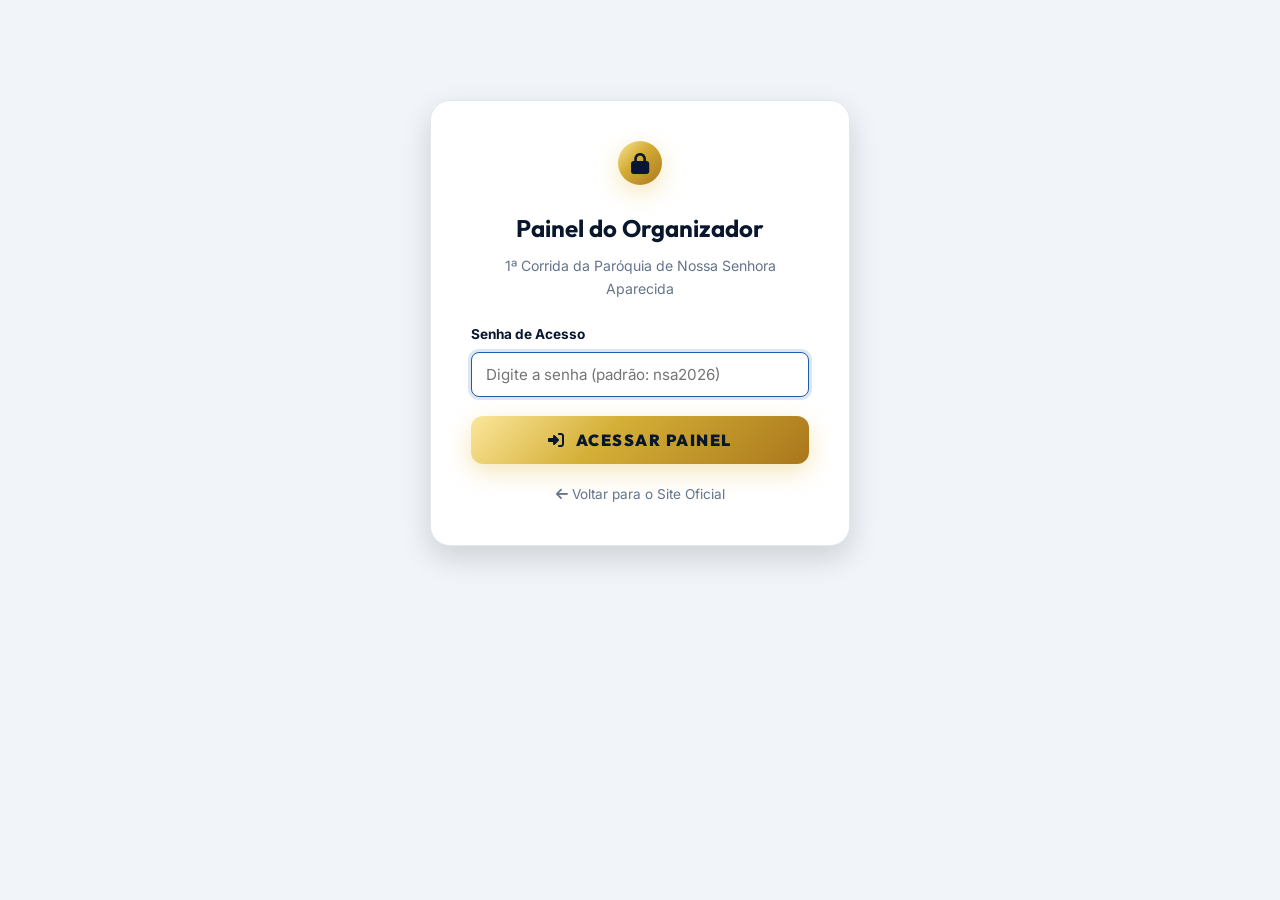
==== admin.html @ e805dc50 "Initial commit: 1a Corrida Paroquia Nossa Senhora Aparecida" ====
<!DOCTYPE html>
<html lang="pt-BR">
<head>
  <meta charset="UTF-8">
  <meta name="viewport" content="width=device-width, initial-scale=1.0">
  <title>Painel do Organizador | 1ª Corrida Paróquia NSA</title>
  
  <!-- Favicon -->
  <link rel="icon" type="image/svg+xml" href="data:image/svg+xml,<svg xmlns='http://www.w3.org/2000/svg' viewBox='0 0 24 24' fill='%23e5b83b'><path d='M12 2L15 8L21 9L17 14L18 20L12 17L6 20L7 14L3 9L9 8L12 2Z'/></svg>">
  
  <!-- FontAwesome Icons -->
  <link rel="stylesheet" href="https://cdnjs.cloudflare.com/ajax/libs/font-awesome/6.4.2/css/all.min.css">
  
  <!-- Custom CSS -->
  <link rel="stylesheet" href="css/style.css">
  
  <style>
    /* Admin specific layout styles */
    .admin-container {
      max-width: 1280px;
      margin: 0 auto;
      padding: 2rem 1.5rem;
    }

    .admin-auth-card {
      max-width: 420px;
      margin: 100px auto;
      background: #fff;
      border-radius: 20px;
      padding: 2.5rem;
      text-align: center;
      box-shadow: var(--shadow-lg);
      border: 1px solid var(--color-border);
    }

    .admin-table-wrapper {
      background: #ffffff;
      border-radius: 16px;
      border: 1px solid #e2e8f0;
      box-shadow: var(--shadow-sm);
      overflow: hidden;
      margin-top: 1.5rem;
    }

    .admin-actions-bar {
      display: flex;
      justify-content: space-between;
      align-items: center;
      flex-wrap: wrap;
      gap: 1rem;
      margin-bottom: 1.5rem;
    }

    .filter-tabs-group {
      display: flex;
      gap: 8px;
      background: #e2e8f0;
      padding: 4px;
      border-radius: 10px;
    }

    .filter-tab {
      border: none;
      background: transparent;
      padding: 8px 16px;
      border-radius: 8px;
      font-size: 0.88rem;
      font-weight: 700;
      color: #64748b;
      cursor: pointer;
      transition: all var(--transition-fast);
    }

    .filter-tab.active {
      background: #ffffff;
      color: var(--color-primary-navy);
      box-shadow: var(--shadow-sm);
    }

    .btn-action-excel {
      background: #107c41;
      color: #fff;
      border: none;
      padding: 10px 18px;
      border-radius: 8px;
      font-weight: 700;
      font-size: 0.9rem;
      cursor: pointer;
      display: inline-flex;
      align-items: center;
      gap: 8px;
      transition: background var(--transition-fast);
    }

    .btn-action-excel:hover {
      background: #0b5a2f;
    }

    .btn-add-manual {
      background: #0b254a;
      color: #fff;
      border: none;
      padding: 10px 18px;
      border-radius: 8px;
      font-weight: 700;
      font-size: 0.9rem;
      cursor: pointer;
      display: inline-flex;
      align-items: center;
      gap: 8px;
    }

    .btn-add-manual:hover {
      background: #143d73;
    }

    .btn-delete-row {
      background: transparent;
      border: none;
      color: #ef4444;
      cursor: pointer;
      font-size: 1rem;
      padding: 6px;
      border-radius: 4px;
      transition: background var(--transition-fast);
    }

    .btn-delete-row:hover {
      background: #fee2e2;
    }

    .btn-whatsapp-chat {
      color: #16a34a;
      font-weight: 600;
      display: inline-flex;
      align-items: center;
      gap: 4px;
    }

    .btn-whatsapp-chat:hover {
      text-decoration: underline;
    }
  </style>
</head>
<body class="admin-body">

  <!-- ==================== TELA DE AUTENTICAÇÃO / LOGIN ==================== -->
  <div id="adminAuthScreen">
    <div class="admin-auth-card">
      <div class="brand-icon" style="margin: 0 auto 1.5rem;">
        <i class="fa-solid fa-lock"></i>
      </div>
      <h2 style="font-family: var(--font-heading); color: var(--color-primary-navy); font-size: 1.5rem; margin-bottom: 0.5rem;">
        Painel do Organizador
      </h2>
      <p style="color: #64748b; font-size: 0.88rem; margin-bottom: 1.5rem;">
        1ª Corrida da Paróquia de Nossa Senhora Aparecida
      </p>

      <form onsubmit="handleAdminLogin(event)">
        <div class="form-group" style="text-align: left;">
          <label class="form-label" for="admin-password">Senha de Acesso</label>
          <input type="password" id="admin-password" class="form-input" placeholder="Digite a senha (padrão: nsa2026)" required autofocus>
        </div>
        <button type="submit" class="btn-guarantee-spot" style="margin-top: 1rem; font-size: 1rem; padding: 14px;">
          <i class="fa-solid fa-right-to-bracket"></i> Acessar Painel
        </button>
      </form>
      <a href="index.html" style="display: block; margin-top: 1.2rem; font-size: 0.85rem; color: #64748b;">
        <i class="fa-solid fa-arrow-left"></i> Voltar para o Site Oficial
      </a>
    </div>
  </div>

  <!-- ==================== CONTEÚDO DO PAINEL (APÓS LOGIN) ==================== -->
  <div id="adminDashboardScreen" style="display: none;">
    
    <!-- Header Admin -->
    <header class="admin-header">
      <div class="container">
        <div style="display: flex; align-items: center; gap: 12px;">
          <div class="brand-icon">
            <i class="fa-solid fa-shield-halved"></i>
          </div>
          <div>
            <span style="font-size: 0.75rem; text-transform: uppercase; color: var(--color-gold-light); font-weight: 700; letter-spacing: 1px;">Gestão de Inscrições</span>
            <h1 style="font-family: var(--font-heading); font-size: 1.2rem; color: #fff; line-height: 1;">1ª Corrida Paróquia NSA</h1>
          </div>
        </div>

        <div style="display: flex; align-items: center; gap: 12px;">
          <a href="index.html" class="btn-header-cta" style="background: rgba(255,255,255,0.1); color: #fff; font-size: 0.85rem; padding: 8px 14px;">
            <i class="fa-solid fa-globe"></i> Ver Site
          </a>
          <button onclick="handleAdminLogout()" class="btn-header-cta" style="background: #ef4444; color: #fff; font-size: 0.85rem; padding: 8px 14px; box-shadow: none;">
            <i class="fa-solid fa-right-from-bracket"></i> Sair
          </button>
        </div>
      </div>
    </header>

    <div class="admin-container">
      
      <!-- Cards de Métricas -->
      <div class="admin-stats-grid">
        <div class="admin-stat-card">
          <div class="stat-icon total">
            <i class="fa-solid fa-users"></i>
          </div>
          <div class="stat-info">
            <h4>Total Inscritos</h4>
            <p id="statTotal">0</p>
          </div>
        </div>

        <div class="admin-stat-card">
          <div class="stat-icon confirmed">
            <i class="fa-solid fa-circle-check"></i>
          </div>
          <div class="stat-info">
            <h4>Confirmados</h4>
            <p id="statConfirmed">0</p>
          </div>
        </div>

        <div class="admin-stat-card">
          <div class="stat-icon pending">
            <i class="fa-solid fa-clock"></i>
          </div>
          <div class="stat-info">
            <h4>Pendentes</h4>
            <p id="statPending">0</p>
          </div>
        </div>

        <div class="admin-stat-card">
          <div class="stat-icon money">
            <i class="fa-solid fa-brazilian-real-sign"></i>
          </div>
          <div class="stat-info">
            <h4>Total Confirmado</h4>
            <p id="statRevenue">R$ 0,00</p>
          </div>
        </div>
      </div>

      <!-- Resumo dos Tamanhos de Camiseta (Para a Confecção) -->
      <div class="shirts-summary-card">
        <div style="display: flex; justify-content: space-between; align-items: center; flex-wrap: wrap; gap: 10px;">
          <div>
            <h3 style="font-family: var(--font-heading); font-size: 1.1rem; color: var(--color-primary-navy); display: flex; align-items: center; gap: 8px;">
              <i class="fa-solid fa-shirt" style="color: var(--color-gold-dark);"></i>
              Contagem de Camisetas dos Confirmados (Para Confecção)
            </h3>
            <p style="font-size: 0.85rem; color: #64748b;">Totais atualizados automaticamente conforme você confirma o pagamento dos atletas.</p>
          </div>
        </div>

        <div class="shirts-summary-grid" id="shirtsSummaryGrid">
          <!-- Preenchido via JS -->
        </div>
      </div>

      <!-- Barra de Ações & Filtros -->
      <div class="admin-actions-bar">
        <div class="filter-tabs-group">
          <button class="filter-tab active" onclick="setAdminFilter('all', this)">Todos (<span id="countAll">0</span>)</button>
          <button class="filter-tab" onclick="setAdminFilter('confirmed', this)">Confirmados (<span id="countConfirmed">0</span>)</button>
          <button class="filter-tab" onclick="setAdminFilter('pending', this)">Pendentes (<span id="countPending">0</span>)</button>
        </div>

        <div style="display: flex; gap: 10px; flex-wrap: wrap;">
          <input type="text" id="adminSearchInput" class="form-input" placeholder="Buscar atleta, CPF ou Nº..." style="width: 260px; padding: 9px 14px;" oninput="renderAdminTable()">
          <button class="btn-add-manual" onclick="openManualModal()">
            <i class="fa-solid fa-plus"></i> Inscrição Manual
          </button>
          <button class="btn-action-excel" onclick="exportToExcelCSV()">
            <i class="fa-solid fa-file-excel"></i> Exportar Excel
          </button>
        </div>
      </div>

      <!-- Tabela Administrativa com Toggles -->
      <div class="admin-table-wrapper">
        <div style="overflow-x: auto;">
          <table class="athletes-table">
            <thead>
              <tr>
                <th>Nº Inscrição</th>
                <th>Atleta</th>
                <th>Contato / WhatsApp</th>
                <th>Camiseta</th>
                <th>Data Inscrição</th>
                <th>Ativar / Confirmar</th>
                <th>Ações</th>
              </tr>
            </thead>
            <tbody id="adminAthletesTableBody">
              <!-- Preenchido dinamicamente via JS -->
            </tbody>
          </table>
        </div>
      </div>

    </div>
  </div>

  <!-- Modal Inscrição Manual -->
  <div class="modal-overlay" id="manualModal">
    <div class="modal-container" style="max-width: 540px;">
      <div class="modal-header">
        <div class="modal-header-title">Adicionar Inscrição Manual</div>
        <button class="btn-close-modal" onclick="closeManualModal()"><i class="fa-solid fa-xmark"></i></button>
      </div>
      <div class="modal-body">
        <form onsubmit="handleManualAthleteSubmit(event)">
          <div class="form-group">
            <label class="form-label">Nome Completo *</label>
            <input type="text" id="manual-name" class="form-input" required>
          </div>
          <div class="form-group-row">
            <div class="form-group">
              <label class="form-label">CPF *</label>
              <input type="text" id="manual-cpf" class="form-input" required placeholder="000.000.000-00">
            </div>
            <div class="form-group">
              <label class="form-label">WhatsApp *</label>
              <input type="tel" id="manual-phone" class="form-input" required placeholder="(21) 99999-9999">
            </div>
          </div>
          <div class="form-group-row">
            <div class="form-group">
              <label class="form-label">Camiseta *</label>
              <select id="manual-shirt" class="form-select" required>
                <option value="P">P</option>
                <option value="M">M</option>
                <option value="G" selected>G</option>
                <option value="GG">GG</option>
                <option value="XGG">XGG</option>
                <option value="Baby Look M">Baby Look M</option>
                <option value="Baby Look G">Baby Look G</option>
              </select>
            </div>
            <div class="form-group">
              <label class="form-label">Status Inicial</label>
              <select id="manual-status" class="form-select">
                <option value="confirmed" selected>Confirmado (Pago)</option>
                <option value="pending">Pendente</option>
              </select>
            </div>
          </div>
          <div class="form-nav-buttons">
            <button type="button" class="btn-form-prev" onclick="closeManualModal()">Cancelar</button>
            <button type="submit" class="btn-form-next">Salvar Atleta</button>
          </div>
        </form>
      </div>
    </div>
  </div>

  <!-- Toast Notification -->
  <div class="toast-msg" id="toastMsg">Ação concluída com sucesso!</div>

  <!-- Script Admin -->
  <script src="js/app.js"></script>
  <script>
    let currentAdminFilter = 'all';

    // Checa sessão ao carregar
    document.addEventListener('DOMContentLoaded', () => {
      if (sessionStorage.getItem('NSA_ADMIN_LOGGED') === 'true') {
        showDashboard();
      }
    });

    function handleAdminLogin(e) {
      e.preventDefault();
      const pass = document.getElementById('admin-password').value;
      if (pass === 'nsa2026' || pass === 'admin') {
        sessionStorage.setItem('NSA_ADMIN_LOGGED', 'true');
        showDashboard();
        showToast('Login realizado com sucesso!');
      } else {
        alert('Senha incorreta! A senha padrão é: nsa2026');
      }
    }

    function handleAdminLogout() {
      sessionStorage.removeItem('NSA_ADMIN_LOGGED');
      document.getElementById('adminDashboardScreen').style.display = 'none';
      document.getElementById('adminAuthScreen').style.display = 'block';
    }

    function showDashboard() {
      document.getElementById('adminAuthScreen').style.display = 'none';
      document.getElementById('adminDashboardScreen').style.display = 'block';
      renderAdminDashboard();
    }

    function renderAdminDashboard() {
      const athletes = getAthletes();
      const total = athletes.length;
      const confirmed = athletes.filter(a => a.status === 'confirmed').length;
      const pending = athletes.filter(a => a.status === 'pending').length;
      const revenue = confirmed * 75.00;

      document.getElementById('statTotal').textContent = total;
      document.getElementById('statConfirmed').textContent = confirmed;
      document.getElementById('statPending').textContent = pending;
      document.getElementById('statRevenue').textContent = `R$ ${revenue.toLocaleString('pt-BR', { minimumFractionDigits: 2 })}`;

      document.getElementById('countAll').textContent = total;
      document.getElementById('countConfirmed').textContent = confirmed;
      document.getElementById('countPending').textContent = pending;

      renderShirtsSummary(athletes.filter(a => a.status === 'confirmed'));
      renderAdminTable();
    }

    function renderShirtsSummary(confirmedAthletes) {
      const counts = { 'P': 0, 'M': 0, 'G': 0, 'GG': 0, 'XGG': 0, 'Baby Look M': 0, 'Baby Look G': 0 };
      confirmedAthletes.forEach(a => {
        if (counts[a.shirtSize] !== undefined) {
          counts[a.shirtSize]++;
        } else {
          counts[a.shirtSize] = 1;
        }
      });

      const container = document.getElementById('shirtsSummaryGrid');
      container.innerHTML = Object.keys(counts).map(size => `
        <div class="shirt-count-badge">
          ${size}: <span>${counts[size]} un</span>
        </div>
      `).join('');
    }

    function setAdminFilter(filter, btn) {
      currentAdminFilter = filter;
      document.querySelectorAll('.filter-tab').forEach(t => t.classList.remove('active'));
      btn.classList.add('active');
      renderAdminTable();
    }

    function renderAdminTable() {
      const athletes = getAthletes();
      const query = (document.getElementById('adminSearchInput').value || '').toLowerCase();
      const tableBody = document.getElementById('adminAthletesTableBody');

      let list = athletes;
      if (currentAdminFilter !== 'all') {
        list = list.filter(a => a.status === currentAdminFilter);
      }

      if (query) {
        list = list.filter(a => 
          a.name.toLowerCase().includes(query) || 
          a.cpf.toLowerCase().includes(query) || 
          a.id.toLowerCase().includes(query)
        );
      }

      if (list.length === 0) {
        tableBody.innerHTML = `<tr><td colspan="7" style="text-align: center; padding: 2rem; color: #64748b;">Nenhum atleta encontrado.</td></tr>`;
        return;
      }

      tableBody.innerHTML = list.map(a => {
        const isChecked = a.status === 'confirmed';
        const cleanPhone = a.phone ? a.phone.replace(/\D/g, '') : '';
        return `
          <tr>
            <td><strong style="color: var(--color-gold-dark);">${a.id}</strong></td>
            <td>
              <div style="font-weight: 700; color: var(--color-primary-navy);">${a.name}</div>
              <div style="font-size: 0.78rem; color: #64748b;">CPF: ${a.cpf}</div>
            </td>
            <td>
              <a href="https://wa.me/55${cleanPhone}" target="_blank" rel="noopener" class="btn-whatsapp-chat">
                <i class="fa-brands fa-whatsapp"></i> ${a.phone}
              </a>
            </td>
            <td><span class="size-pill" style="display: inline-block; padding: 4px 10px;">${a.shirtSize}</span></td>
            <td style="font-size: 0.85rem; color: #64748b;">${a.date || '-'}</td>
            <td>
              <label class="switch-toggle" title="Ativar ou desativar confirmação de pagamento">
                <input type="checkbox" ${isChecked ? 'checked' : ''} onchange="toggleAthleteStatus('${a.id}', this.checked)">
                <span class="slider-round"></span>
              </label>
              <span style="font-size: 0.8rem; margin-left: 8px; font-weight: 700; color: ${isChecked ? '#16a34a' : '#d97706'};">
                ${isChecked ? 'Confirmado' : 'Pendente'}
              </span>
            </td>
            <td>
              <button class="btn-delete-row" onclick="deleteAthlete('${a.id}')" title="Excluir Inscrição">
                <i class="fa-solid fa-trash"></i>
              </button>
            </td>
          </tr>
        `;
      }).join('');
    }

    function toggleAthleteStatus(id, isConfirmed) {
      const athletes = getAthletes();
      const item = athletes.find(a => a.id === id);
      if (item) {
        item.status = isConfirmed ? 'confirmed' : 'pending';
        saveAthletes(athletes);
        renderAdminDashboard();
        showToast(isConfirmed ? `Inscrição ${id} CONFIRMADA no site!` : `Inscrição ${id} marcada como PENDENTE.`);
      }
    }

    function deleteAthlete(id) {
      if (confirm(`Tem certeza que deseja remover o atleta ${id}?`)) {
        let athletes = getAthletes();
        athletes = athletes.filter(a => a.id !== id);
        saveAthletes(athletes);
        renderAdminDashboard();
        showToast('Atleta removido com sucesso.');
      }
    }

    function openManualModal() {
      document.getElementById('manualModal').classList.add('open');
    }

    function closeManualModal() {
      document.getElementById('manualModal').classList.remove('open');
    }

    function handleManualAthleteSubmit(e) {
      e.preventDefault();
      const randomNum = Math.floor(1000 + Math.random() * 9000);
      const now = new Date();
      const dateStr = `${String(now.getDate()).padStart(2, '0')}/${String(now.getMonth() + 1).padStart(2, '0')}/${now.getFullYear()} ${String(now.getHours()).padStart(2, '0')}:${String(now.getMinutes()).padStart(2, '0')}`;

      const newAthlete = {
        id: `#NSA-${randomNum}`,
        name: document.getElementById('manual-name').value.trim(),
        cpf: document.getElementById('manual-cpf').value.trim(),
        phone: document.getElementById('manual-phone').value.trim(),
        shirtSize: document.getElementById('manual-shirt').value,
        modality: "Corrida 5 KM",
        status: document.getElementById('manual-status').value,
        date: dateStr
      };

      const athletes = getAthletes();
      athletes.unshift(newAthlete);
      saveAthletes(athletes);

      closeManualModal();
      renderAdminDashboard();
      showToast('Inscrição manual adicionada com sucesso!');
    }

    function exportToExcelCSV() {
      const athletes = getAthletes();
      let csvContent = "data:text/csv;charset=utf-8,\uFEFF";
      csvContent += "Numero Inscrição;Nome;CPF;WhatsApp;Camiseta;Modalidade;Status;Data Inscrição\n";

      athletes.forEach(a => {
        csvContent += `"${a.id}";"${a.name}";"${a.cpf}";"${a.phone}";"${a.shirtSize}";"${a.modality}";"${a.status === 'confirmed' ? 'Confirmado' : 'Pendente'}";"${a.date || ''}"\n`;
      });

      const encodedUri = encodeURI(csvContent);
      const link = document.createElement("a");
      link.setAttribute("href", encodedUri);
      link.setAttribute("download", "Inscritos_Corrida_NSA_2026.csv");
      document.body.appendChild(link);
      link.click();
      document.body.removeChild(link);
      showToast('Relatório baixado em formato Excel (CSV)!');
    }
  </script>
</body>
</html>
---- css/style.css ----
/* ==========================================================================
   1ª CORRIDA DA PARÓQUIA DE NOSSA SENHORA APARECIDA - CSS DESIGN SYSTEM
   ========================================================================== */

@import url('https://fonts.googleapis.com/css2?family=Montserrat:ital,wght@0,300;0,400;0,600;0,700;0,800;0,900;1,400;1,700&family=Outfit:wght@400;500;600;700;800;900&family=Inter:wght@300;400;500;600;700&display=swap');

:root {
  /* Brand Colors */
  --color-primary-navy: #08172e;
  --color-primary-blue: #0b254a;
  --color-primary-light: #16437e;
  --color-accent-blue: #1d5cb0;
  
  --color-gold-light: #fbe69b;
  --color-gold: #e5b83b;
  --color-gold-dark: #b8860b;
  --color-gold-metallic: linear-gradient(135deg, #fbe69b 0%, #d4af37 40%, #aa771c 100%);
  --color-gold-hover: linear-gradient(135deg, #fff0b8 0%, #e5c158 50%, #c49020 100%);

  --color-bg-light: #f8fafc;
  --color-bg-white: #ffffff;
  --color-bg-card: #0c2347;
  
  --color-text-dark: #1e293b;
  --color-text-muted: #64748b;
  --color-text-light: #f1f5f9;
  --color-text-gold: #e5b83b;

  --color-success: #10b981;
  --color-warning: #f59e0b;
  --color-danger: #ef4444;
  --color-border: #e2e8f0;
  --color-border-dark: rgba(212, 175, 55, 0.25);

  /* Typography */
  --font-heading: 'Outfit', 'Montserrat', sans-serif;
  --font-body: 'Inter', sans-serif;

  /* Shadows */
  --shadow-sm: 0 2px 4px rgba(0, 0, 0, 0.05);
  --shadow-md: 0 6px 16px rgba(0, 0, 0, 0.08);
  --shadow-lg: 0 12px 30px rgba(0, 0, 0, 0.15);
  --shadow-gold: 0 8px 25px rgba(229, 184, 59, 0.35);
  --shadow-navy: 0 10px 30px rgba(8, 23, 46, 0.3);

  /* Transitions */
  --transition-fast: 0.2s ease;
  --transition-normal: 0.3s ease;
  --transition-smooth: 0.4s cubic-bezier(0.16, 1, 0.3, 1);
}

/* Reset & Basics */
*, *::before, *::after {
  box-sizing: border-box;
  margin: 0;
  padding: 0;
}

html {
  scroll-behavior: smooth;
  font-size: 16px;
}

body {
  font-family: var(--font-body);
  background-color: var(--color-bg-light);
  color: var(--color-text-dark);
  line-height: 1.6;
  overflow-x: hidden;
  -webkit-font-smoothing: antialiased;
}

img {
  max-width: 100%;
  height: auto;
  display: block;
}

a {
  text-decoration: none;
  color: inherit;
  transition: var(--transition-fast);
}

ul {
  list-style: none;
}

button, input, select, textarea {
  font-family: inherit;
}

.container {
  width: 100%;
  max-width: 1200px;
  margin: 0 auto;
  padding: 0 1.5rem;
}

/* ==========================================================================
   HEADER & NAVBAR
   ========================================================================== */
.header {
  position: fixed;
  top: 0;
  left: 0;
  width: 100%;
  z-index: 1000;
  background: rgba(8, 23, 46, 0.95);
  backdrop-filter: blur(12px);
  -webkit-backdrop-filter: blur(12px);
  border-bottom: 1px solid rgba(229, 184, 59, 0.2);
  transition: var(--transition-normal);
}

.header.scrolled {
  box-shadow: 0 4px 20px rgba(0, 0, 0, 0.3);
  background: rgba(6, 18, 36, 0.98);
}

.navbar {
  display: flex;
  align-items: center;
  justify-content: space-between;
  height: 80px;
}

.nav-brand {
  display: flex;
  align-items: center;
  gap: 12px;
  color: #fff;
}

.brand-icon {
  width: 44px;
  height: 44px;
  display: flex;
  align-items: center;
  justify-content: center;
  background: var(--color-gold-metallic);
  border-radius: 50%;
  color: var(--color-primary-navy);
  box-shadow: var(--shadow-gold);
  flex-shrink: 0;
  font-size: 1.3rem;
}

.brand-text {
  display: flex;
  flex-direction: column;
}

.brand-sub {
  font-size: 0.72rem;
  text-transform: uppercase;
  letter-spacing: 1.5px;
  color: var(--color-gold-light);
  font-weight: 600;
}

.brand-title {
  font-family: var(--font-heading);
  font-size: 1.05rem;
  font-weight: 800;
  letter-spacing: 0.5px;
  color: #ffffff;
  text-transform: uppercase;
}

.nav-menu {
  display: flex;
  align-items: center;
  gap: 1.6rem;
}

.nav-link {
  color: #e2e8f0;
  font-size: 0.95rem;
  font-weight: 500;
  position: relative;
  padding: 6px 0;
}

.nav-link:hover, .nav-link.active {
  color: var(--color-gold);
}

.nav-link.active::after {
  content: '';
  position: absolute;
  bottom: 0;
  left: 0;
  width: 100%;
  height: 2px;
  background: var(--color-gold);
  border-radius: 2px;
}

.btn-header-cta {
  background: var(--color-gold-metallic);
  color: var(--color-primary-navy);
  font-family: var(--font-heading);
  font-weight: 800;
  font-size: 0.9rem;
  letter-spacing: 1px;
  text-transform: uppercase;
  padding: 10px 22px;
  border-radius: 8px;
  border: none;
  cursor: pointer;
  box-shadow: var(--shadow-gold);
  transition: all var(--transition-fast);
  display: inline-flex;
  align-items: center;
  gap: 8px;
}

.btn-header-cta:hover {
  background: var(--color-gold-hover);
  transform: translateY(-2px);
  box-shadow: 0 6px 20px rgba(229, 184, 59, 0.5);
}

.nav-toggle {
  display: none;
  background: transparent;
  border: none;
  color: #fff;
  font-size: 1.7rem;
  cursor: pointer;
}

/* ==========================================================================
   HERO SECTION
   ========================================================================== */
.hero {
  position: relative;
  background: radial-gradient(circle at 70% 30%, #153b6d 0%, #08172e 80%);
  color: #fff;
  padding-top: 130px;
  padding-bottom: 90px;
  overflow: hidden;
}

.hero-glow-1 {
  position: absolute;
  top: -10%;
  right: 5%;
  width: 450px;
  height: 450px;
  background: radial-gradient(circle, rgba(229, 184, 59, 0.2) 0%, rgba(229, 184, 59, 0) 70%);
  filter: blur(40px);
  pointer-events: none;
}

.hero-glow-2 {
  position: absolute;
  bottom: 0%;
  left: -5%;
  width: 500px;
  height: 500px;
  background: radial-gradient(circle, rgba(29, 92, 176, 0.25) 0%, rgba(8, 23, 46, 0) 70%);
  filter: blur(50px);
  pointer-events: none;
}

.hero-grid {
  display: flex;
  flex-direction: column;
  align-items: center;
  text-align: center;
  max-width: 860px;
  margin: 0 auto;
  position: relative;
  z-index: 2;
}

.hero-content {
  display: flex;
  flex-direction: column;
  align-items: center;
}

.hero-edition {
  display: flex;
  align-items: baseline;
  justify-content: center;
  gap: 15px;
  margin-bottom: 0.5rem;
}

.hero-number {
  font-family: var(--font-heading);
  font-size: 6rem;
  font-weight: 900;
  line-height: 0.85;
  background: var(--color-gold-metallic);
  -webkit-background-clip: text;
  -webkit-text-fill-color: transparent;
  text-shadow: 0 4px 20px rgba(229, 184, 59, 0.3);
}

.hero-title-group {
  display: flex;
  flex-direction: column;
}

.hero-title-top {
  font-family: var(--font-heading);
  font-size: 2.2rem;
  font-weight: 900;
  text-transform: uppercase;
  letter-spacing: 1px;
  line-height: 1.1;
  color: #ffffff;
}

.hero-title-church {
  font-family: var(--font-heading);
  font-size: 2.35rem;
  font-weight: 900;
  text-transform: uppercase;
  color: var(--color-gold);
  line-height: 1.1;
  letter-spacing: 0.5px;
}

.hero-slogan {
  font-size: 1.35rem;
  font-style: italic;
  font-weight: 400;
  color: #cbd5e1;
  margin-top: 1rem;
  margin-bottom: 2rem;
  line-height: 1.4;
}

.hero-slogan strong {
  color: #ffffff;
  font-weight: 700;
}

.hero-cta-box {
  display: inline-flex;
  align-items: center;
  gap: 1rem;
  background: var(--color-gold-metallic);
  padding: 14px 28px;
  border-radius: 12px;
  color: var(--color-primary-navy);
  font-family: var(--font-heading);
  font-weight: 900;
  box-shadow: var(--shadow-gold);
  transition: transform var(--transition-fast), box-shadow var(--transition-fast);
  cursor: pointer;
}

.hero-cta-box:hover {
  transform: translateY(-3px) scale(1.02);
  box-shadow: 0 10px 30px rgba(229, 184, 59, 0.6);
}

.hero-cta-box .runner-icon {
  font-size: 1.6rem;
  display: flex;
  align-items: center;
}

.hero-cta-box .cta-action {
  font-size: 1.2rem;
  letter-spacing: 1.5px;
  text-transform: uppercase;
}

.hero-cta-box .cta-divider {
  width: 2px;
  height: 24px;
  background: rgba(8, 23, 46, 0.4);
}

.hero-cta-box .cta-price {
  font-size: 1.4rem;
  font-weight: 900;
}

/* Countdown Timer */
.countdown-container {
  margin-top: 2.5rem;
  background: rgba(255, 255, 255, 0.05);
  border: 1px solid rgba(229, 184, 59, 0.3);
  backdrop-filter: blur(10px);
  border-radius: 14px;
  padding: 1.2rem 1.6rem;
  max-width: 460px;
}

.countdown-title {
  font-size: 0.85rem;
  text-transform: uppercase;
  letter-spacing: 1.5px;
  color: var(--color-gold-light);
  margin-bottom: 0.8rem;
  font-weight: 600;
  display: flex;
  align-items: center;
  gap: 8px;
}

.countdown-grid {
  display: grid;
  grid-template-columns: repeat(4, 1fr);
  gap: 10px;
  text-align: center;
}

.countdown-card {
  background: rgba(8, 23, 46, 0.7);
  border: 1px solid rgba(255, 255, 255, 0.1);
  padding: 8px 4px;
  border-radius: 8px;
}

.countdown-val {
  font-family: var(--font-heading);
  font-size: 1.7rem;
  font-weight: 800;
  color: var(--color-gold);
  line-height: 1.1;
}

.countdown-lbl {
  font-size: 0.7rem;
  color: #94a3b8;
  text-transform: uppercase;
  font-weight: 600;
}

/* Hero Media Image */
.hero-visual {
  position: relative;
}

.hero-img-wrapper {
  position: relative;
  border-radius: 20px;
  overflow: hidden;
  box-shadow: 0 20px 40px rgba(0, 0, 0, 0.5), 0 0 0 3px rgba(229, 184, 59, 0.4);
}

.hero-img {
  width: 100%;
  height: 480px;
  object-fit: cover;
  transition: transform 0.6s ease;
}

.hero-img-wrapper:hover .hero-img {
  transform: scale(1.03);
}

.hero-badge-floating {
  position: absolute;
  bottom: 20px;
  left: 20px;
  right: 20px;
  background: rgba(8, 23, 46, 0.9);
  border: 1px solid rgba(229, 184, 59, 0.4);
  backdrop-filter: blur(10px);
  padding: 12px 18px;
  border-radius: 12px;
  display: flex;
  align-items: center;
  gap: 12px;
}

.hero-badge-icon {
  width: 36px;
  height: 36px;
  border-radius: 50%;
  background: var(--color-gold-metallic);
  color: var(--color-primary-navy);
  display: flex;
  align-items: center;
  justify-content: center;
  font-size: 1.1rem;
  flex-shrink: 0;
}

.hero-badge-text {
  font-size: 0.85rem;
  color: #fff;
  font-weight: 600;
}

/* Wave Divider */
.hero-wave-divider {
  position: absolute;
  bottom: -1px;
  left: 0;
  width: 100%;
  line-height: 0;
  z-index: 3;
}

.hero-wave-divider svg {
  width: 100%;
  height: 65px;
  display: block;
}

/* ==========================================================================
   INFO & REGISTRATION HIGHLIGHT SECTION
   ========================================================================== */
.section-info-highlight {
  padding: 80px 0;
  background-color: var(--color-bg-white);
  position: relative;
}

.info-highlight-grid {
  display: grid;
  grid-template-columns: 1fr 1fr;
  gap: 3.5rem;
  align-items: center;
}

.section-tag {
  font-size: 0.85rem;
  text-transform: uppercase;
  letter-spacing: 2px;
  color: var(--color-accent-blue);
  font-weight: 700;
  margin-bottom: 0.5rem;
  display: block;
}

.section-main-title {
  font-family: var(--font-heading);
  font-size: 2.1rem;
  font-weight: 900;
  color: var(--color-primary-navy);
  text-transform: uppercase;
  letter-spacing: 0.5px;
  margin-bottom: 2rem;
  position: relative;
}

.section-main-title::after {
  content: '';
  position: absolute;
  left: 0;
  bottom: -10px;
  width: 60px;
  height: 4px;
  background: var(--color-gold-metallic);
  border-radius: 2px;
}

.info-list {
  display: flex;
  flex-direction: column;
  gap: 1.6rem;
}

.info-item {
  display: flex;
  align-items: flex-start;
  gap: 1.2rem;
}

.info-icon-wrapper {
  width: 52px;
  height: 52px;
  border-radius: 12px;
  background: #0b254a;
  color: var(--color-gold);
  display: flex;
  align-items: center;
  justify-content: center;
  font-size: 1.4rem;
  flex-shrink: 0;
  box-shadow: 0 4px 12px rgba(11, 37, 74, 0.2);
  transition: transform var(--transition-fast);
}

.info-item:hover .info-icon-wrapper {
  transform: scale(1.08) rotate(3deg);
  background: #143d73;
}

.info-content-box {
  display: flex;
  flex-direction: column;
}

.info-label {
  font-size: 0.8rem;
  font-weight: 700;
  text-transform: uppercase;
  letter-spacing: 1px;
  color: #64748b;
  margin-bottom: 2px;
}

.info-val {
  font-family: var(--font-heading);
  font-size: 1.3rem;
  font-weight: 800;
  color: var(--color-primary-navy);
  line-height: 1.2;
}

.info-subtext {
  font-size: 0.95rem;
  color: #475569;
  font-weight: 500;
  margin-top: 2px;
}

.info-subtext a {
  color: var(--color-accent-blue);
  font-weight: 600;
  display: inline-flex;
  align-items: center;
  gap: 4px;
}

.info-subtext a:hover {
  text-decoration: underline;
}

/* Highlight Registration Card */
.card-registration-highlight {
  background: linear-gradient(145deg, #091a33 0%, #061224 100%);
  border: 2px solid var(--color-gold);
  border-radius: 24px;
  padding: 3rem 2.5rem;
  text-align: center;
  color: #fff;
  box-shadow: 0 20px 45px rgba(8, 23, 46, 0.35);
  position: relative;
  overflow: hidden;
  transition: transform var(--transition-smooth), box-shadow var(--transition-smooth);
}

.card-registration-highlight:hover {
  transform: translateY(-5px);
  box-shadow: 0 25px 55px rgba(8, 23, 46, 0.45);
}

.card-reg-header {
  display: inline-flex;
  align-items: center;
  gap: 10px;
  background: rgba(255, 255, 255, 0.08);
  border: 1px solid rgba(229, 184, 59, 0.4);
  padding: 8px 18px;
  border-radius: 50px;
  margin-bottom: 1.5rem;
}

.card-reg-header-icon {
  color: var(--color-gold);
  font-size: 1.2rem;
}

.card-reg-header-text {
  font-family: var(--font-heading);
  font-size: 1rem;
  font-weight: 700;
  letter-spacing: 1.5px;
  text-transform: uppercase;
  color: #f1f5f9;
}

.card-reg-price {
  font-family: var(--font-heading);
  font-size: 3.8rem;
  font-weight: 900;
  color: var(--color-gold);
  line-height: 1;
  margin-bottom: 0.8rem;
  text-shadow: 0 4px 15px rgba(229, 184, 59, 0.3);
}

.card-reg-price span {
  font-size: 2.2rem;
  font-weight: 700;
  margin-right: 4px;
}

.card-reg-divider {
  display: flex;
  align-items: center;
  justify-content: center;
  gap: 10px;
  margin: 1.2rem 0;
  color: var(--color-gold);
}

.card-reg-divider::before, .card-reg-divider::after {
  content: '';
  width: 50px;
  height: 1px;
  background: rgba(229, 184, 59, 0.4);
}

.card-reg-modality {
  font-family: var(--font-heading);
  font-size: 1.5rem;
  font-weight: 800;
  letter-spacing: 2px;
  text-transform: uppercase;
  color: #ffffff;
  margin-bottom: 2rem;
}

.btn-guarantee-spot {
  width: 100%;
  background: var(--color-gold-metallic);
  color: var(--color-primary-navy);
  font-family: var(--font-heading);
  font-size: 1.2rem;
  font-weight: 900;
  text-transform: uppercase;
  letter-spacing: 1.5px;
  padding: 18px 24px;
  border-radius: 12px;
  border: none;
  cursor: pointer;
  box-shadow: var(--shadow-gold);
  transition: all var(--transition-fast);
  display: flex;
  align-items: center;
  justify-content: center;
  gap: 10px;
  margin-bottom: 1.2rem;
}

.btn-guarantee-spot:hover {
  background: var(--color-gold-hover);
  transform: translateY(-2px);
  box-shadow: 0 10px 30px rgba(229, 184, 59, 0.5);
}

.card-reg-security {
  font-size: 0.85rem;
  color: #94a3b8;
  display: flex;
  align-items: center;
  justify-content: center;
  gap: 6px;
}

/* ==========================================================================
   WHAT IS INCLUDED SECTION
   ========================================================================== */
.section-included {
  padding: 85px 0 90px;
  background: #f1f5f9;
  position: relative;
}

.section-center-header {
  text-align: center;
  margin-bottom: 3.5rem;
}

.section-center-header .section-tag {
  color: var(--color-accent-blue);
}

.section-center-header .section-main-title::after {
  left: 50%;
  transform: translateX(-50%);
}

.kit-grid {
  display: grid;
  grid-template-columns: repeat(5, 1fr);
  gap: 1.2rem;
  margin-bottom: 3rem;
}

.kit-item-card {
  background: #ffffff;
  border-radius: 16px;
  padding: 2rem 1.2rem;
  text-align: center;
  box-shadow: 0 4px 15px rgba(0, 0, 0, 0.05);
  border: 1px solid #e2e8f0;
  transition: transform var(--transition-fast), box-shadow var(--transition-fast), border-color var(--transition-fast);
  display: flex;
  flex-direction: column;
  align-items: center;
  justify-content: center;
}

.kit-item-card:hover {
  transform: translateY(-6px);
  box-shadow: 0 12px 25px rgba(11, 37, 74, 0.12);
  border-color: var(--color-gold);
}

.kit-icon-box {
  width: 65px;
  height: 65px;
  border-radius: 16px;
  background: rgba(11, 37, 74, 0.06);
  color: var(--color-primary-navy);
  display: flex;
  align-items: center;
  justify-content: center;
  font-size: 1.8rem;
  margin-bottom: 1.2rem;
  transition: all var(--transition-fast);
}

.kit-item-card:hover .kit-icon-box {
  background: #0b254a;
  color: var(--color-gold);
  transform: scale(1.1);
}

.kit-item-title {
  font-family: var(--font-heading);
  font-size: 0.95rem;
  font-weight: 800;
  text-transform: uppercase;
  color: var(--color-primary-navy);
  line-height: 1.2;
  margin-bottom: 4px;
}

.kit-item-desc {
  font-size: 0.75rem;
  color: #64748b;
  text-transform: uppercase;
  font-weight: 600;
}

/* Devotional Banner */
.devotional-banner {
  background: linear-gradient(135deg, #091a33 0%, #102a52 100%);
  border: 1px solid rgba(229, 184, 59, 0.4);
  border-radius: 18px;
  padding: 1.8rem 2.5rem;
  display: flex;
  align-items: center;
  justify-content: space-between;
  gap: 2rem;
  color: #ffffff;
  box-shadow: var(--shadow-navy);
}

.devotional-left {
  display: flex;
  align-items: center;
  gap: 1.5rem;
}

.devotional-icon-wrap {
  width: 60px;
  height: 60px;
  border-radius: 50%;
  background: var(--color-gold-metallic);
  color: var(--color-primary-navy);
  display: flex;
  align-items: center;
  justify-content: center;
  font-size: 1.8rem;
  flex-shrink: 0;
  box-shadow: var(--shadow-gold);
}

.devotional-quote {
  font-family: var(--font-heading);
  font-size: 1.15rem;
  font-weight: 600;
  font-style: italic;
  color: #f1f5f9;
  line-height: 1.4;
}

.devotional-quote span {
  color: var(--color-gold-light);
  font-weight: 700;
}

.btn-view-kit-modal {
  background: rgba(255, 255, 255, 0.1);
  border: 1px solid var(--color-gold);
  color: var(--color-gold-light);
  padding: 10px 20px;
  border-radius: 8px;
  font-weight: 700;
  font-size: 0.9rem;
  cursor: pointer;
  white-space: nowrap;
  transition: all var(--transition-fast);
}

.btn-view-kit-modal:hover {
  background: var(--color-gold-metallic);
  color: var(--color-primary-navy);
}

/* Kit Visual Showcase */
.kit-visual-showcase {
  margin-top: 3.5rem;
  background: #ffffff;
  border-radius: 20px;
  padding: 2rem;
  border: 1px solid #e2e8f0;
  box-shadow: var(--shadow-md);
  display: grid;
  grid-template-columns: 1fr 1fr;
  gap: 2rem;
  align-items: center;
}

.kit-showcase-img {
  border-radius: 14px;
  overflow: hidden;
  box-shadow: var(--shadow-md);
}

.kit-showcase-img img {
  width: 100%;
  height: 320px;
  object-fit: cover;
}

.kit-showcase-content h3 {
  font-family: var(--font-heading);
  font-size: 1.6rem;
  font-weight: 800;
  color: var(--color-primary-navy);
  margin-bottom: 1rem;
}

.kit-showcase-content p {
  color: #475569;
  font-size: 0.95rem;
  margin-bottom: 1.5rem;
}

.size-table-preview {
  display: grid;
  grid-template-columns: repeat(6, 1fr);
  gap: 8px;
  margin-bottom: 1.5rem;
}

.size-pill {
  background: #f1f5f9;
  border: 1px solid #cbd5e1;
  text-align: center;
  padding: 8px 4px;
  border-radius: 6px;
  font-weight: 700;
  font-size: 0.85rem;
  color: var(--color-primary-navy);
}

/* ==========================================================================
   PUBLIC ATHLETES LIST SECTION (LISTA DE INSCRITOS)
   ========================================================================== */
.section-athletes-list {
  padding: 85px 0;
  background: #ffffff;
  border-top: 1px solid #e2e8f0;
}

.athletes-search-box {
  max-width: 550px;
  margin: 0 auto 2.5rem;
  position: relative;
}

.search-input {
  width: 100%;
  padding: 14px 20px 14px 48px;
  border-radius: 50px;
  border: 2px solid #cbd5e1;
  font-size: 1rem;
  color: var(--color-primary-navy);
  background: #f8fafc;
  transition: all var(--transition-fast);
}

.search-input:focus {
  outline: none;
  border-color: var(--color-gold);
  background: #ffffff;
  box-shadow: 0 4px 20px rgba(229, 184, 59, 0.2);
}

.search-icon {
  position: absolute;
  left: 18px;
  top: 50%;
  transform: translateY(-50%);
  color: #64748b;
  font-size: 1.1rem;
}

.athletes-table-card {
  background: #ffffff;
  border-radius: 16px;
  border: 1px solid #e2e8f0;
  box-shadow: var(--shadow-sm);
  overflow: hidden;
}

.athletes-table {
  width: 100%;
  border-collapse: collapse;
  text-align: left;
}

.athletes-table th {
  background: #08172e;
  color: #ffffff;
  padding: 14px 18px;
  font-family: var(--font-heading);
  font-size: 0.85rem;
  text-transform: uppercase;
  letter-spacing: 1px;
}

.athletes-table td {
  padding: 14px 18px;
  border-bottom: 1px solid #f1f5f9;
  font-size: 0.95rem;
  color: #334155;
}

.athletes-table tbody tr:hover {
  background-color: #f8fafc;
}

.badge-status {
  display: inline-flex;
  align-items: center;
  gap: 6px;
  padding: 4px 12px;
  border-radius: 50px;
  font-size: 0.8rem;
  font-weight: 700;
  text-transform: uppercase;
}

.badge-status.confirmed {
  background: #d1fae5;
  color: #065f46;
}

.badge-status.pending {
  background: #fef3c7;
  color: #92400e;
}

/* WhatsApp Proof Button */
.btn-whatsapp-proof {
  background: #25d366;
  color: #ffffff !important;
  font-family: var(--font-heading);
  font-size: 1.1rem;
  font-weight: 800;
  padding: 16px 22px;
  border-radius: 12px;
  display: flex;
  align-items: center;
  justify-content: center;
  gap: 10px;
  box-shadow: 0 6px 20px rgba(37, 211, 102, 0.35);
  margin-top: 1.2rem;
  border: none;
  cursor: pointer;
  transition: all var(--transition-fast);
}

.btn-whatsapp-proof:hover {
  background: #1ebc59;
  transform: translateY(-2px);
  box-shadow: 0 8px 25px rgba(37, 211, 102, 0.5);
}

/* ==========================================================================
   ROUTE SECTION
   ========================================================================== */
.section-route {
  padding: 85px 0;
  background: #f8fafc;
}

.route-grid {
  display: grid;
  grid-template-columns: 1.1fr 0.9fr;
  gap: 3rem;
  align-items: center;
}

.route-info-box {
  background: #0b254a;
  border-radius: 20px;
  padding: 2.2rem;
  color: #fff;
  border: 1px solid rgba(229, 184, 59, 0.3);
}

.route-steps-timeline {
  display: flex;
  flex-direction: column;
  gap: 1.5rem;
  position: relative;
  margin-top: 1.5rem;
}

.route-steps-timeline::before {
  content: '';
  position: absolute;
  left: 19px;
  top: 10px;
  bottom: 10px;
  width: 2px;
  background: rgba(229, 184, 59, 0.3);
}

.route-step {
  display: flex;
  align-items: flex-start;
  gap: 1.2rem;
  position: relative;
  z-index: 2;
}

.route-step-icon {
  width: 40px;
  height: 40px;
  border-radius: 50%;
  background: var(--color-gold-metallic);
  color: var(--color-primary-navy);
  display: flex;
  align-items: center;
  justify-content: center;
  font-weight: 800;
  font-size: 0.9rem;
  flex-shrink: 0;
  box-shadow: 0 0 10px rgba(229, 184, 59, 0.4);
}

.route-step-text h4 {
  font-family: var(--font-heading);
  font-size: 1.05rem;
  font-weight: 700;
  color: #ffffff;
}

.route-step-text p {
  font-size: 0.85rem;
  color: #cbd5e1;
}

.route-map-visual {
  background: linear-gradient(135deg, #ffffff 0%, #f1f5f9 100%);
  border: 2px dashed #cbd5e1;
  border-radius: 20px;
  padding: 2.5rem;
  text-align: center;
  display: flex;
  flex-direction: column;
  align-items: center;
  justify-content: center;
  min-height: 380px;
}

.route-map-badge {
  background: var(--color-primary-navy);
  color: var(--color-gold);
  font-family: var(--font-heading);
  font-size: 1.8rem;
  font-weight: 900;
  padding: 12px 24px;
  border-radius: 50px;
  margin-bottom: 1rem;
  box-shadow: var(--shadow-navy);
}

/* ==========================================================================
   REGULATION & PRIZES SECTION
   ========================================================================== */
.section-rules {
  padding: 85px 0;
  background: #ffffff;
}

.prizes-grid {
  display: grid;
  grid-template-columns: repeat(3, 1fr);
  gap: 1.5rem;
  margin-bottom: 3rem;
}

.prize-card {
  background: #fff;
  border-radius: 16px;
  padding: 2rem 1.5rem;
  text-align: center;
  border: 1px solid #e2e8f0;
  box-shadow: var(--shadow-sm);
  transition: transform var(--transition-fast);
}

.prize-card:hover {
  transform: translateY(-4px);
  border-color: var(--color-gold);
}

.prize-badge-icon {
  font-size: 2.5rem;
  margin-bottom: 0.8rem;
}

.prize-title {
  font-family: var(--font-heading);
  font-size: 1.2rem;
  font-weight: 800;
  color: var(--color-primary-navy);
  margin-bottom: 0.5rem;
}

.prize-desc {
  font-size: 0.88rem;
  color: #64748b;
}

/* Accordion FAQ */
.faq-accordion {
  max-width: 850px;
  margin: 0 auto;
  display: flex;
  flex-direction: column;
  gap: 1rem;
}

.faq-item {
  background: #ffffff;
  border-radius: 12px;
  border: 1px solid #e2e8f0;
  overflow: hidden;
  transition: border-color var(--transition-fast);
}

.faq-item.active {
  border-color: var(--color-gold);
  box-shadow: 0 4px 15px rgba(0, 0, 0, 0.05);
}

.faq-question {
  width: 100%;
  background: transparent;
  border: none;
  padding: 1.2rem 1.5rem;
  display: flex;
  align-items: center;
  justify-content: space-between;
  text-align: left;
  font-family: var(--font-heading);
  font-size: 1.05rem;
  font-weight: 700;
  color: var(--color-primary-navy);
  cursor: pointer;
}

.faq-question .faq-icon {
  font-size: 1.2rem;
  transition: transform var(--transition-fast);
  color: var(--color-gold-dark);
}

.faq-item.active .faq-icon {
  transform: rotate(180deg);
}

.faq-answer {
  max-height: 0;
  overflow: hidden;
  transition: max-height 0.3s cubic-bezier(0, 1, 0, 1);
  padding: 0 1.5rem;
  color: #475569;
  font-size: 0.95rem;
}

.faq-item.active .faq-answer {
  max-height: 500px;
  padding-bottom: 1.2rem;
  transition: max-height 0.4s ease-in-out;
}

/* ==========================================================================
   CALL TO ACTION BANNER
   ========================================================================== */
.section-cta-banner {
  background: radial-gradient(circle at center, #0e2e5c 0%, #06152b 100%);
  border-top: 3px solid var(--color-gold);
  border-bottom: 3px solid var(--color-gold);
  padding: 50px 0;
  color: #ffffff;
}

.cta-banner-wrapper {
  display: flex;
  align-items: center;
  justify-content: space-between;
  gap: 2rem;
  flex-wrap: wrap;
}

.cta-banner-left {
  display: flex;
  align-items: center;
  gap: 1.5rem;
}

.trophy-badge {
  font-size: 2.8rem;
  color: var(--color-gold);
  filter: drop-shadow(0 4px 10px rgba(229, 184, 59, 0.4));
}

.cta-banner-text h3 {
  font-family: var(--font-heading);
  font-size: 1.4rem;
  font-weight: 800;
  letter-spacing: 1px;
  text-transform: uppercase;
  color: #ffffff;
  line-height: 1.2;
}

.cta-banner-text span {
  color: var(--color-gold);
  font-weight: 900;
}

.cta-banner-right {
  display: flex;
  align-items: center;
  gap: 1.5rem;
}

.cta-banner-right p {
  font-family: var(--font-heading);
  font-size: 1.25rem;
  font-style: italic;
  color: #e2e8f0;
}

.btn-banner-action {
  background: var(--color-gold-metallic);
  color: var(--color-primary-navy);
  font-family: var(--font-heading);
  font-weight: 900;
  font-size: 1rem;
  text-transform: uppercase;
  letter-spacing: 1px;
  padding: 14px 28px;
  border-radius: 10px;
  border: none;
  cursor: pointer;
  box-shadow: var(--shadow-gold);
  transition: transform var(--transition-fast), box-shadow var(--transition-fast);
}

.btn-banner-action:hover {
  background: var(--color-gold-hover);
  transform: translateY(-2px);
  box-shadow: 0 8px 25px rgba(229, 184, 59, 0.6);
}

/* ==========================================================================
   FOOTER
   ========================================================================== */
.footer {
  background: #040c17;
  color: #94a3b8;
  padding: 50px 0 25px;
  font-size: 0.9rem;
  border-top: 1px solid rgba(255, 255, 255, 0.08);
}

.footer-top {
  display: flex;
  justify-content: space-between;
  align-items: center;
  flex-wrap: wrap;
  gap: 1.5rem;
  padding-bottom: 2rem;
  border-bottom: 1px solid rgba(255, 255, 255, 0.08);
}

.footer-social-links {
  display: flex;
  align-items: center;
  gap: 1.5rem;
  flex-wrap: wrap;
}

.social-link-item {
  display: inline-flex;
  align-items: center;
  gap: 8px;
  color: #cbd5e1;
  font-size: 0.92rem;
  font-weight: 600;
}

.social-link-item:hover {
  color: var(--color-gold);
}

.footer-bottom {
  padding-top: 1.8rem;
  display: flex;
  justify-content: space-between;
  align-items: center;
  flex-wrap: wrap;
  gap: 1rem;
}

.admin-login-link {
  color: #64748b;
  font-size: 0.82rem;
  display: inline-flex;
  align-items: center;
  gap: 6px;
  transition: color var(--transition-fast);
}

.admin-login-link:hover {
  color: var(--color-gold);
}

/* ==========================================================================
   MODAL / POPUP REGISTRATION SYSTEM
   ========================================================================== */
.modal-overlay {
  position: fixed;
  top: 0;
  left: 0;
  width: 100%;
  height: 100%;
  background: rgba(4, 12, 23, 0.85);
  backdrop-filter: blur(8px);
  z-index: 2000;
  display: flex;
  align-items: center;
  justify-content: center;
  padding: 1.5rem;
  opacity: 0;
  visibility: hidden;
  transition: opacity 0.3s ease, visibility 0.3s ease;
}

.modal-overlay.open {
  opacity: 1;
  visibility: visible;
}

.modal-container {
  background: #ffffff;
  border-radius: 20px;
  width: 100%;
  max-width: 680px;
  max-height: 90vh;
  overflow-y: auto;
  box-shadow: 0 25px 60px rgba(0, 0, 0, 0.4);
  border: 1px solid rgba(229, 184, 59, 0.3);
  position: relative;
  animation: modalPop 0.35s cubic-bezier(0.16, 1, 0.3, 1);
}

@keyframes modalPop {
  from {
    transform: scale(0.92) translateY(20px);
    opacity: 0;
  }
  to {
    transform: scale(1) translateY(0);
    opacity: 1;
  }
}

.modal-header {
  background: #08172e;
  color: #fff;
  padding: 1.5rem 2rem;
  display: flex;
  align-items: center;
  justify-content: space-between;
  border-bottom: 2px solid var(--color-gold);
}

.modal-header-title {
  font-family: var(--font-heading);
  font-size: 1.35rem;
  font-weight: 800;
  color: #ffffff;
}

.modal-header-title span {
  color: var(--color-gold);
}

.btn-close-modal {
  background: rgba(255, 255, 255, 0.1);
  border: none;
  color: #fff;
  width: 36px;
  height: 36px;
  border-radius: 50%;
  display: flex;
  align-items: center;
  justify-content: center;
  font-size: 1.2rem;
  cursor: pointer;
  transition: background var(--transition-fast);
}

.btn-close-modal:hover {
  background: rgba(255, 255, 255, 0.2);
}

/* Steps Indicator */
.steps-indicator {
  display: flex;
  background: #f8fafc;
  border-bottom: 1px solid #e2e8f0;
}

.step-tab {
  flex: 1;
  padding: 12px 10px;
  text-align: center;
  font-size: 0.85rem;
  font-weight: 700;
  color: #64748b;
  border-bottom: 3px solid transparent;
  display: flex;
  align-items: center;
  justify-content: center;
  gap: 8px;
}

.step-tab.active {
  color: var(--color-primary-navy);
  border-bottom-color: var(--color-gold);
  background: #ffffff;
}

.step-tab.completed {
  color: var(--color-success);
}

.step-num {
  width: 22px;
  height: 22px;
  border-radius: 50%;
  background: #e2e8f0;
  color: #475569;
  font-size: 0.75rem;
  display: flex;
  align-items: center;
  justify-content: center;
}

.step-tab.active .step-num {
  background: var(--color-gold);
  color: var(--color-primary-navy);
  font-weight: 800;
}

.step-tab.completed .step-num {
  background: var(--color-success);
  color: #fff;
}

.modal-body {
  padding: 2rem;
}

/* Form Styles */
.form-step {
  display: none;
}

.form-step.active {
  display: block;
}

.form-group-row {
  display: grid;
  grid-template-columns: 1fr 1fr;
  gap: 1.2rem;
  margin-bottom: 1.2rem;
}

.form-group {
  margin-bottom: 1.2rem;
}

.form-label {
  display: block;
  font-size: 0.85rem;
  font-weight: 700;
  color: var(--color-primary-navy);
  margin-bottom: 6px;
}

.form-input, .form-select {
  width: 100%;
  padding: 12px 14px;
  border-radius: 8px;
  border: 1px solid #cbd5e1;
  font-size: 0.95rem;
  color: #1e293b;
  background: #f8fafc;
  transition: border-color var(--transition-fast), box-shadow var(--transition-fast);
}

.form-input:focus, .form-select:focus {
  outline: none;
  border-color: var(--color-accent-blue);
  box-shadow: 0 0 0 3px rgba(29, 92, 176, 0.15);
  background: #ffffff;
}

/* Shirt Size Selector Grid */
.shirt-picker-grid {
  display: grid;
  grid-template-columns: repeat(4, 1fr);
  gap: 10px;
  margin-top: 8px;
}

.shirt-option {
  position: relative;
}

.shirt-option input[type="radio"] {
  position: absolute;
  opacity: 0;
  cursor: pointer;
}

.shirt-label {
  display: block;
  padding: 12px 8px;
  text-align: center;
  border: 2px solid #e2e8f0;
  border-radius: 10px;
  font-weight: 700;
  font-size: 0.9rem;
  color: var(--color-primary-navy);
  cursor: pointer;
  transition: all var(--transition-fast);
}

.shirt-option input[type="radio"]:checked + .shirt-label {
  border-color: var(--color-gold);
  background: rgba(229, 184, 59, 0.12);
  color: var(--color-primary-navy);
  font-weight: 800;
}

.form-nav-buttons {
  display: flex;
  justify-content: space-between;
  gap: 1rem;
  margin-top: 2rem;
  padding-top: 1.5rem;
  border-top: 1px solid #e2e8f0;
}

.btn-form-prev {
  background: #f1f5f9;
  color: #475569;
  border: 1px solid #cbd5e1;
  padding: 12px 24px;
  border-radius: 8px;
  font-weight: 700;
  cursor: pointer;
}

.btn-form-next {
  background: var(--color-gold-metallic);
  color: var(--color-primary-navy);
  border: none;
  padding: 12px 28px;
  border-radius: 8px;
  font-weight: 800;
  font-size: 1rem;
  cursor: pointer;
  box-shadow: var(--shadow-gold);
  margin-left: auto;
}

/* Payment Step */
.pix-qr-container {
  background: #f8fafc;
  border: 1px solid #e2e8f0;
  border-radius: 14px;
  padding: 1.5rem;
  text-align: center;
  margin-bottom: 1.5rem;
}

.pix-qr-box {
  width: 180px;
  height: 180px;
  margin: 0 auto 1.2rem;
  background: #fff;
  padding: 10px;
  border-radius: 10px;
  box-shadow: var(--shadow-sm);
  display: flex;
  align-items: center;
  justify-content: center;
}

.pix-qr-box svg {
  width: 100%;
  height: 100%;
}

.pix-copy-box {
  display: flex;
  gap: 8px;
  max-width: 440px;
  margin: 0 auto;
}

.pix-code-input {
  flex: 1;
  padding: 10px 12px;
  font-size: 0.85rem;
  border: 1px solid #cbd5e1;
  border-radius: 6px;
  background: #fff;
  color: #64748b;
}

.btn-copy-pix {
  background: #0b254a;
  color: #fff;
  border: none;
  padding: 10px 16px;
  border-radius: 6px;
  font-weight: 700;
  font-size: 0.85rem;
  cursor: pointer;
  white-space: nowrap;
}

.btn-copy-pix:hover {
  background: #143d73;
}

/* Success Voucher Screen */
.voucher-screen {
  text-align: center;
  padding: 1.5rem 0;
}

.voucher-icon-success {
  width: 70px;
  height: 70px;
  border-radius: 50%;
  background: #d1fae5;
  color: #059669;
  font-size: 2.2rem;
  display: flex;
  align-items: center;
  justify-content: center;
  margin: 0 auto 1.2rem;
}

.voucher-box {
  background: #f8fafc;
  border: 2px dashed #cbd5e1;
  border-radius: 16px;
  padding: 1.8rem;
  margin: 1.5rem 0;
  text-align: left;
}

.voucher-row {
  display: flex;
  justify-content: space-between;
  padding: 8px 0;
  border-bottom: 1px solid #e2e8f0;
  font-size: 0.9rem;
}

.voucher-row:last-child {
  border-bottom: none;
}

.voucher-row span:first-child {
  color: #64748b;
  font-weight: 600;
}

.voucher-row span:last-child {
  color: var(--color-primary-navy);
  font-weight: 800;
}

/* Toast Message */
.toast-msg {
  position: fixed;
  bottom: 25px;
  right: 25px;
  background: #08172e;
  color: #fff;
  border-left: 4px solid var(--color-gold);
  padding: 14px 22px;
  border-radius: 8px;
  box-shadow: 0 10px 30px rgba(0, 0, 0, 0.3);
  z-index: 3000;
  transform: translateY(100px);
  opacity: 0;
  transition: all 0.3s ease;
  font-size: 0.95rem;
  font-weight: 600;
}

.toast-msg.show {
  transform: translateY(0);
  opacity: 1;
}

/* ==========================================================================
   ADMIN PANEL STYLES (ADMIN.HTML)
   ========================================================================== */
.admin-body {
  background-color: #f1f5f9;
}

.admin-header {
  background: #08172e;
  color: #fff;
  padding: 1.2rem 0;
  border-bottom: 2px solid var(--color-gold);
}

.admin-header .container {
  display: flex;
  justify-content: space-between;
  align-items: center;
}

.admin-stats-grid {
  display: grid;
  grid-template-columns: repeat(4, 1fr);
  gap: 1.2rem;
  margin: 2rem 0;
}

.admin-stat-card {
  background: #fff;
  border-radius: 14px;
  padding: 1.5rem;
  border: 1px solid #e2e8f0;
  box-shadow: var(--shadow-sm);
  display: flex;
  align-items: center;
  gap: 1.2rem;
}

.stat-icon {
  width: 50px;
  height: 50px;
  border-radius: 12px;
  display: flex;
  align-items: center;
  justify-content: center;
  font-size: 1.5rem;
}

.stat-icon.total { background: #e0f2fe; color: #0284c7; }
.stat-icon.confirmed { background: #dcfce7; color: #16a34a; }
.stat-icon.pending { background: #fef3c7; color: #d97706; }
.stat-icon.money { background: #fef9c3; color: #ca8a04; }

.stat-info h4 {
  font-size: 0.8rem;
  color: #64748b;
  text-transform: uppercase;
  font-weight: 700;
}

.stat-info p {
  font-family: var(--font-heading);
  font-size: 1.6rem;
  font-weight: 800;
  color: var(--color-primary-navy);
}

/* Shirt summary card */
.shirts-summary-card {
  background: #ffffff;
  border-radius: 14px;
  padding: 1.2rem 1.8rem;
  margin-bottom: 2rem;
  border: 1px solid #e2e8f0;
  box-shadow: var(--shadow-sm);
}

.shirts-summary-grid {
  display: flex;
  gap: 1rem;
  flex-wrap: wrap;
  margin-top: 0.8rem;
}

.shirt-count-badge {
  background: #f8fafc;
  border: 1px solid #cbd5e1;
  padding: 8px 14px;
  border-radius: 8px;
  font-size: 0.85rem;
  font-weight: 700;
  color: var(--color-primary-navy);
}

.shirt-count-badge span {
  color: var(--color-accent-blue);
  font-size: 1rem;
  margin-left: 4px;
}

/* Switch Toggle Component */
.switch-toggle {
  position: relative;
  display: inline-block;
  width: 48px;
  height: 26px;
}

.switch-toggle input {
  opacity: 0;
  width: 0;
  height: 0;
}

.slider-round {
  position: absolute;
  cursor: pointer;
  top: 0; left: 0; right: 0; bottom: 0;
  background-color: #cbd5e1;
  transition: .3s;
  border-radius: 34px;
}

.slider-round:before {
  position: absolute;
  content: "";
  height: 18px;
  width: 18px;
  left: 4px;
  bottom: 4px;
  background-color: white;
  transition: .3s;
  border-radius: 50%;
}

input:checked + .slider-round {
  background-color: var(--color-success);
}

input:checked + .slider-round:before {
  transform: translateX(22px);
}

/* ==========================================================================
   RESPONSIVE BREAKPOINTS
   ========================================================================== */
@media (max-width: 992px) {
  .hero-grid {
    grid-template-columns: 1fr;
    text-align: center;
    gap: 2.5rem;
  }
  
  .hero-edition {
    justify-content: center;
  }

  .countdown-container {
    margin: 2rem auto 0;
  }

  .info-highlight-grid {
    grid-template-columns: 1fr;
    gap: 2.5rem;
  }

  .kit-grid {
    grid-template-columns: repeat(3, 1fr);
  }

  .route-grid {
    grid-template-columns: 1fr;
  }

  .prizes-grid {
    grid-template-columns: 1fr;
  }

  .kit-visual-showcase {
    grid-template-columns: 1fr;
  }

  .admin-stats-grid {
    grid-template-columns: repeat(2, 1fr);
  }
}

@media (max-width: 768px) {
  .nav-menu {
    position: fixed;
    top: 80px;
    left: -100%;
    width: 100%;
    height: calc(100vh - 80px);
    background: #08172e;
    flex-direction: column;
    padding: 2.5rem 1.5rem;
    gap: 1.5rem;
    transition: left 0.3s ease;
    align-items: flex-start;
  }

  .nav-menu.open {
    left: 0;
  }

  .nav-toggle {
    display: block;
  }

  .hero-title-top {
    font-size: 1.6rem;
  }

  .hero-title-church {
    font-size: 1.7rem;
  }

  .hero-number {
    font-size: 4.5rem;
  }

  .kit-grid {
    grid-template-columns: repeat(2, 1fr);
  }

  .form-group-row {
    grid-template-columns: 1fr;
  }

  .devotional-banner {
    flex-direction: column;
    text-align: center;
  }

  .devotional-left {
    flex-direction: column;
  }

  .cta-banner-wrapper {
    flex-direction: column;
    text-align: center;
  }

  .cta-banner-left {
    flex-direction: column;
  }

  .cta-banner-right {
    flex-direction: column;
  }

  .admin-stats-grid {
    grid-template-columns: 1fr;
  }
}

@media (max-width: 480px) {
  .kit-grid {
    grid-template-columns: 1fr;
  }

  .shirt-picker-grid {
    grid-template-columns: repeat(3, 1fr);
  }

  .card-reg-price {
    font-size: 3rem;
  }
}
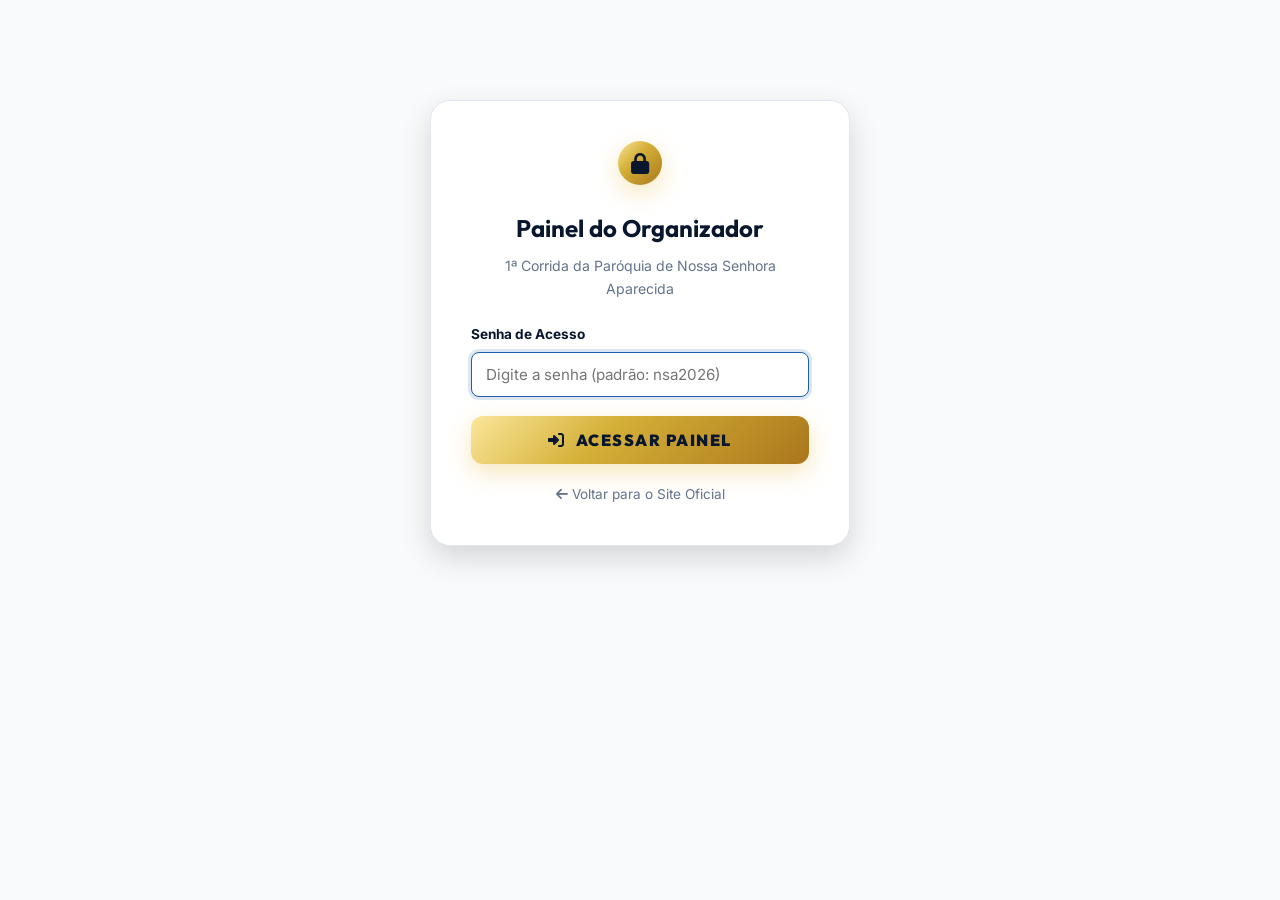
==== commit 7e122fee: "Fix: Mobile responsiveness optimization for all screen sizes" ====
--- a/admin.html
+++ b/admin.html
@@ -139,6 +139,37 @@
 
     .btn-whatsapp-chat:hover {
       text-decoration: underline;
+    }
+
+    @media (max-width: 768px) {
+      .admin-container {
+        padding: 1.2rem 1rem;
+      }
+      .admin-auth-card {
+        margin: 40px 1rem;
+        padding: 1.8rem 1.2rem;
+      }
+      .admin-actions-bar {
+        flex-direction: column;
+        align-items: stretch;
+      }
+      .filter-tabs-group {
+        width: 100%;
+        justify-content: space-between;
+      }
+      .filter-tab {
+        flex: 1;
+        text-align: center;
+        padding: 8px 6px;
+        font-size: 0.8rem;
+      }
+      #adminSearchInput {
+        width: 100% !important;
+      }
+      .btn-add-manual, .btn-action-excel {
+        flex: 1;
+        justify-content: center;
+      }
     }
   </style>
 </head>
--- a/css/style.css
+++ b/css/style.css
@@ -1,5 +1,5 @@
 /* ==========================================================================
-   1ª CORRIDA DA PARÓQUIA DE NOSSA SENHORA APARECIDA - CSS DESIGN SYSTEM
+   1ª CORRIDA DA PARÓQUIA DE NOSSA SENHORA APARECIDA - DESIGN SYSTEM
    ========================================================================== */
 
 @import url('https://fonts.googleapis.com/css2?family=Montserrat:ital,wght@0,300;0,400;0,600;0,700;0,800;0,900;1,400;1,700&family=Outfit:wght@400;500;600;700;800;900&family=Inter:wght@300;400;500;600;700&display=swap');
@@ -59,6 +59,7 @@
 html {
   scroll-behavior: smooth;
   font-size: 16px;
+  -webkit-text-size-adjust: 100%;
 }
 
 body {
@@ -67,6 +68,7 @@
   color: var(--color-text-dark);
   line-height: 1.6;
   overflow-x: hidden;
+  width: 100%;
   -webkit-font-smoothing: antialiased;
 }
 
@@ -106,7 +108,7 @@
   left: 0;
   width: 100%;
   z-index: 1000;
-  background: rgba(8, 23, 46, 0.95);
+  background: rgba(8, 23, 46, 0.96);
   backdrop-filter: blur(12px);
   -webkit-backdrop-filter: blur(12px);
   border-bottom: 1px solid rgba(229, 184, 59, 0.2);
@@ -229,14 +231,15 @@
   color: #fff;
   font-size: 1.7rem;
   cursor: pointer;
+  padding: 4px;
 }
 
 /* ==========================================================================
-   HERO SECTION
+   HERO SECTION (CENTERED & RESPONSIVE)
    ========================================================================== */
 .hero {
   position: relative;
-  background: radial-gradient(circle at 70% 30%, #153b6d 0%, #08172e 80%);
+  background: radial-gradient(circle at center, #153b6d 0%, #08172e 80%);
   color: #fff;
   padding-top: 130px;
   padding-bottom: 90px;
@@ -280,6 +283,7 @@
   display: flex;
   flex-direction: column;
   align-items: center;
+  width: 100%;
 }
 
 .hero-edition {
@@ -288,13 +292,14 @@
   justify-content: center;
   gap: 15px;
   margin-bottom: 0.5rem;
+  flex-wrap: wrap;
 }
 
 .hero-number {
   font-family: var(--font-heading);
-  font-size: 6rem;
+  font-size: 5.5rem;
   font-weight: 900;
-  line-height: 0.85;
+  line-height: 0.9;
   background: var(--color-gold-metallic);
   -webkit-background-clip: text;
   -webkit-text-fill-color: transparent;
@@ -304,11 +309,12 @@
 .hero-title-group {
   display: flex;
   flex-direction: column;
+  text-align: left;
 }
 
 .hero-title-top {
   font-family: var(--font-heading);
-  font-size: 2.2rem;
+  font-size: 2rem;
   font-weight: 900;
   text-transform: uppercase;
   letter-spacing: 1px;
@@ -318,7 +324,7 @@
 
 .hero-title-church {
   font-family: var(--font-heading);
-  font-size: 2.35rem;
+  font-size: 2.2rem;
   font-weight: 900;
   text-transform: uppercase;
   color: var(--color-gold);
@@ -327,13 +333,14 @@
 }
 
 .hero-slogan {
-  font-size: 1.35rem;
+  font-size: 1.25rem;
   font-style: italic;
   font-weight: 400;
   color: #cbd5e1;
   margin-top: 1rem;
   margin-bottom: 2rem;
   line-height: 1.4;
+  max-width: 600px;
 }
 
 .hero-slogan strong {
@@ -386,13 +393,14 @@
 
 /* Countdown Timer */
 .countdown-container {
-  margin-top: 2.5rem;
-  background: rgba(255, 255, 255, 0.05);
+  margin-top: 2.2rem;
+  background: rgba(255, 255, 255, 0.06);
   border: 1px solid rgba(229, 184, 59, 0.3);
   backdrop-filter: blur(10px);
   border-radius: 14px;
   padding: 1.2rem 1.6rem;
-  max-width: 460px;
+  width: 100%;
+  max-width: 480px;
 }
 
 .countdown-title {
@@ -404,6 +412,7 @@
   font-weight: 600;
   display: flex;
   align-items: center;
+  justify-content: center;
   gap: 8px;
 }
 
@@ -423,7 +432,7 @@
 
 .countdown-val {
   font-family: var(--font-heading);
-  font-size: 1.7rem;
+  font-size: 1.6rem;
   font-weight: 800;
   color: var(--color-gold);
   line-height: 1.1;
@@ -433,63 +442,6 @@
   font-size: 0.7rem;
   color: #94a3b8;
   text-transform: uppercase;
-  font-weight: 600;
-}
-
-/* Hero Media Image */
-.hero-visual {
-  position: relative;
-}
-
-.hero-img-wrapper {
-  position: relative;
-  border-radius: 20px;
-  overflow: hidden;
-  box-shadow: 0 20px 40px rgba(0, 0, 0, 0.5), 0 0 0 3px rgba(229, 184, 59, 0.4);
-}
-
-.hero-img {
-  width: 100%;
-  height: 480px;
-  object-fit: cover;
-  transition: transform 0.6s ease;
-}
-
-.hero-img-wrapper:hover .hero-img {
-  transform: scale(1.03);
-}
-
-.hero-badge-floating {
-  position: absolute;
-  bottom: 20px;
-  left: 20px;
-  right: 20px;
-  background: rgba(8, 23, 46, 0.9);
-  border: 1px solid rgba(229, 184, 59, 0.4);
-  backdrop-filter: blur(10px);
-  padding: 12px 18px;
-  border-radius: 12px;
-  display: flex;
-  align-items: center;
-  gap: 12px;
-}
-
-.hero-badge-icon {
-  width: 36px;
-  height: 36px;
-  border-radius: 50%;
-  background: var(--color-gold-metallic);
-  color: var(--color-primary-navy);
-  display: flex;
-  align-items: center;
-  justify-content: center;
-  font-size: 1.1rem;
-  flex-shrink: 0;
-}
-
-.hero-badge-text {
-  font-size: 0.85rem;
-  color: #fff;
   font-weight: 600;
 }
 
@@ -505,7 +457,7 @@
 
 .hero-wave-divider svg {
   width: 100%;
-  height: 65px;
+  height: 50px;
   display: block;
 }
 
@@ -520,7 +472,7 @@
 
 .info-highlight-grid {
   display: grid;
-  grid-template-columns: 1fr 1fr;
+  grid-template-columns: 1.1fr 0.9fr;
   gap: 3.5rem;
   align-items: center;
 }
@@ -624,10 +576,6 @@
   display: inline-flex;
   align-items: center;
   gap: 4px;
-}
-
-.info-subtext a:hover {
-  text-decoration: underline;
 }
 
 /* Highlight Registration Card */
@@ -899,6 +847,7 @@
   cursor: pointer;
   white-space: nowrap;
   transition: all var(--transition-fast);
+  text-align: center;
 }
 
 .btn-view-kit-modal:hover {
@@ -965,7 +914,7 @@
 }
 
 /* ==========================================================================
-   PUBLIC ATHLETES LIST SECTION (LISTA DE INSCRITOS)
+   PUBLIC ATHLETES LIST SECTION
    ========================================================================== */
 .section-athletes-list {
   padding: 85px 0;
@@ -1050,6 +999,7 @@
   font-size: 0.8rem;
   font-weight: 700;
   text-transform: uppercase;
+  white-space: nowrap;
 }
 
 .badge-status.confirmed {
@@ -1067,7 +1017,7 @@
   background: #25d366;
   color: #ffffff !important;
   font-family: var(--font-heading);
-  font-size: 1.1rem;
+  font-size: 1.05rem;
   font-weight: 800;
   padding: 16px 22px;
   border-radius: 12px;
@@ -1080,6 +1030,7 @@
   border: none;
   cursor: pointer;
   transition: all var(--transition-fast);
+  text-align: center;
 }
 
 .btn-whatsapp-proof:hover {
@@ -1174,7 +1125,7 @@
   flex-direction: column;
   align-items: center;
   justify-content: center;
-  min-height: 380px;
+  min-height: 340px;
 }
 
 .route-map-badge {
@@ -1273,12 +1224,14 @@
   font-weight: 700;
   color: var(--color-primary-navy);
   cursor: pointer;
+  gap: 12px;
 }
 
 .faq-question .faq-icon {
   font-size: 1.2rem;
   transition: transform var(--transition-fast);
   color: var(--color-gold-dark);
+  flex-shrink: 0;
 }
 
 .faq-item.active .faq-icon {
@@ -1453,13 +1406,13 @@
   left: 0;
   width: 100%;
   height: 100%;
-  background: rgba(4, 12, 23, 0.85);
+  background: rgba(4, 12, 23, 0.88);
   backdrop-filter: blur(8px);
   z-index: 2000;
   display: flex;
   align-items: center;
   justify-content: center;
-  padding: 1.5rem;
+  padding: 1rem;
   opacity: 0;
   visibility: hidden;
   transition: opacity 0.3s ease, visibility 0.3s ease;
@@ -1767,56 +1720,6 @@
 
 .btn-copy-pix:hover {
   background: #143d73;
-}
-
-/* Success Voucher Screen */
-.voucher-screen {
-  text-align: center;
-  padding: 1.5rem 0;
-}
-
-.voucher-icon-success {
-  width: 70px;
-  height: 70px;
-  border-radius: 50%;
-  background: #d1fae5;
-  color: #059669;
-  font-size: 2.2rem;
-  display: flex;
-  align-items: center;
-  justify-content: center;
-  margin: 0 auto 1.2rem;
-}
-
-.voucher-box {
-  background: #f8fafc;
-  border: 2px dashed #cbd5e1;
-  border-radius: 16px;
-  padding: 1.8rem;
-  margin: 1.5rem 0;
-  text-align: left;
-}
-
-.voucher-row {
-  display: flex;
-  justify-content: space-between;
-  padding: 8px 0;
-  border-bottom: 1px solid #e2e8f0;
-  font-size: 0.9rem;
-}
-
-.voucher-row:last-child {
-  border-bottom: none;
-}
-
-.voucher-row span:first-child {
-  color: #64748b;
-  font-weight: 600;
-}
-
-.voucher-row span:last-child {
-  color: var(--color-primary-navy);
-  font-weight: 800;
 }
 
 /* Toast Message */
@@ -1843,106 +1746,6 @@
   opacity: 1;
 }
 
-/* ==========================================================================
-   ADMIN PANEL STYLES (ADMIN.HTML)
-   ========================================================================== */
-.admin-body {
-  background-color: #f1f5f9;
-}
-
-.admin-header {
-  background: #08172e;
-  color: #fff;
-  padding: 1.2rem 0;
-  border-bottom: 2px solid var(--color-gold);
-}
-
-.admin-header .container {
-  display: flex;
-  justify-content: space-between;
-  align-items: center;
-}
-
-.admin-stats-grid {
-  display: grid;
-  grid-template-columns: repeat(4, 1fr);
-  gap: 1.2rem;
-  margin: 2rem 0;
-}
-
-.admin-stat-card {
-  background: #fff;
-  border-radius: 14px;
-  padding: 1.5rem;
-  border: 1px solid #e2e8f0;
-  box-shadow: var(--shadow-sm);
-  display: flex;
-  align-items: center;
-  gap: 1.2rem;
-}
-
-.stat-icon {
-  width: 50px;
-  height: 50px;
-  border-radius: 12px;
-  display: flex;
-  align-items: center;
-  justify-content: center;
-  font-size: 1.5rem;
-}
-
-.stat-icon.total { background: #e0f2fe; color: #0284c7; }
-.stat-icon.confirmed { background: #dcfce7; color: #16a34a; }
-.stat-icon.pending { background: #fef3c7; color: #d97706; }
-.stat-icon.money { background: #fef9c3; color: #ca8a04; }
-
-.stat-info h4 {
-  font-size: 0.8rem;
-  color: #64748b;
-  text-transform: uppercase;
-  font-weight: 700;
-}
-
-.stat-info p {
-  font-family: var(--font-heading);
-  font-size: 1.6rem;
-  font-weight: 800;
-  color: var(--color-primary-navy);
-}
-
-/* Shirt summary card */
-.shirts-summary-card {
-  background: #ffffff;
-  border-radius: 14px;
-  padding: 1.2rem 1.8rem;
-  margin-bottom: 2rem;
-  border: 1px solid #e2e8f0;
-  box-shadow: var(--shadow-sm);
-}
-
-.shirts-summary-grid {
-  display: flex;
-  gap: 1rem;
-  flex-wrap: wrap;
-  margin-top: 0.8rem;
-}
-
-.shirt-count-badge {
-  background: #f8fafc;
-  border: 1px solid #cbd5e1;
-  padding: 8px 14px;
-  border-radius: 8px;
-  font-size: 0.85rem;
-  font-weight: 700;
-  color: var(--color-primary-navy);
-}
-
-.shirt-count-badge span {
-  color: var(--color-accent-blue);
-  font-size: 1rem;
-  margin-left: 4px;
-}
-
 /* Switch Toggle Component */
 .switch-toggle {
   position: relative;
@@ -1987,23 +1790,9 @@
 }
 
 /* ==========================================================================
-   RESPONSIVE BREAKPOINTS
+   RESPONSIVE MEDIA QUERIES (PERFECT MOBILE OPTIMIZATION)
    ========================================================================== */
 @media (max-width: 992px) {
-  .hero-grid {
-    grid-template-columns: 1fr;
-    text-align: center;
-    gap: 2.5rem;
-  }
-  
-  .hero-edition {
-    justify-content: center;
-  }
-
-  .countdown-container {
-    margin: 2rem auto 0;
-  }
-
   .info-highlight-grid {
     grid-template-columns: 1fr;
     gap: 2.5rem;
@@ -2024,85 +1813,282 @@
   .kit-visual-showcase {
     grid-template-columns: 1fr;
   }
-
-  .admin-stats-grid {
-    grid-template-columns: repeat(2, 1fr);
-  }
 }
 
 @media (max-width: 768px) {
+  .container {
+    padding: 0 1.2rem;
+  }
+
+  /* Compact Navbar */
+  .navbar {
+    height: 68px;
+  }
+
+  .brand-icon {
+    width: 38px;
+    height: 38px;
+    font-size: 1.1rem;
+  }
+
+  .brand-sub {
+    font-size: 0.65rem;
+  }
+
+  .brand-title {
+    font-size: 0.88rem;
+  }
+
+  .btn-header-cta {
+    padding: 8px 14px;
+    font-size: 0.8rem;
+  }
+
+  .nav-toggle {
+    display: block;
+  }
+
   .nav-menu {
     position: fixed;
-    top: 80px;
+    top: 68px;
     left: -100%;
     width: 100%;
-    height: calc(100vh - 80px);
+    height: calc(100vh - 68px);
     background: #08172e;
     flex-direction: column;
-    padding: 2.5rem 1.5rem;
-    gap: 1.5rem;
+    padding: 2rem 1.5rem;
+    gap: 1.2rem;
     transition: left 0.3s ease;
     align-items: flex-start;
+    overflow-y: auto;
+    z-index: 1000;
   }
 
   .nav-menu.open {
     left: 0;
   }
 
-  .nav-toggle {
-    display: block;
+  .nav-link {
+    font-size: 1.15rem;
+    padding: 10px 0;
+    width: 100%;
+    border-bottom: 1px solid rgba(255, 255, 255, 0.08);
+  }
+
+  /* Compact Hero */
+  .hero {
+    padding-top: 100px;
+    padding-bottom: 60px;
+  }
+
+  .hero-edition {
+    gap: 10px;
+  }
+
+  .hero-number {
+    font-size: 4.2rem;
   }
 
   .hero-title-top {
+    font-size: 1.45rem;
+  }
+
+  .hero-title-church {
     font-size: 1.6rem;
   }
 
-  .hero-title-church {
-    font-size: 1.7rem;
-  }
-
-  .hero-number {
-    font-size: 4.5rem;
-  }
-
+  .hero-slogan {
+    font-size: 1.05rem;
+    margin: 0.8rem 0 1.6rem;
+  }
+
+  .hero-cta-box {
+    width: 100%;
+    max-width: 320px;
+    padding: 12px 20px;
+  }
+
+  .hero-cta-box .cta-action {
+    font-size: 1.05rem;
+  }
+
+  .hero-cta-box .cta-price {
+    font-size: 1.2rem;
+  }
+
+  /* Sections Spacing */
+  .section-info-highlight,
+  .section-included,
+  .section-athletes-list,
+  .section-route,
+  .section-rules {
+    padding: 55px 0;
+  }
+
+  .section-main-title {
+    font-size: 1.65rem;
+  }
+
+  /* Card Highlight */
+  .card-registration-highlight {
+    padding: 2.2rem 1.4rem;
+    border-radius: 18px;
+  }
+
+  .card-reg-price {
+    font-size: 3rem;
+  }
+
+  .card-reg-price span {
+    font-size: 1.8rem;
+  }
+
+  .btn-guarantee-spot {
+    padding: 15px 18px;
+    font-size: 1.05rem;
+  }
+
+  /* Kit Grid (2 Columns on mobile) */
   .kit-grid {
     grid-template-columns: repeat(2, 1fr);
-  }
-
-  .form-group-row {
-    grid-template-columns: 1fr;
+    gap: 0.8rem;
+  }
+
+  .kit-item-card {
+    padding: 1.4rem 0.8rem;
+  }
+
+  .kit-icon-box {
+    width: 52px;
+    height: 52px;
+    font-size: 1.5rem;
+    margin-bottom: 0.8rem;
   }
 
   .devotional-banner {
     flex-direction: column;
     text-align: center;
+    padding: 1.5rem 1.2rem;
+    gap: 1.2rem;
   }
 
   .devotional-left {
     flex-direction: column;
-  }
-
+    gap: 0.8rem;
+  }
+
+  .devotional-quote {
+    font-size: 1rem;
+  }
+
+  .btn-view-kit-modal {
+    width: 100%;
+  }
+
+  .size-table-preview {
+    grid-template-columns: repeat(3, 1fr);
+  }
+
+  /* Modals */
+  .modal-overlay {
+    padding: 0.5rem;
+  }
+
+  .modal-container {
+    max-height: 94vh;
+    border-radius: 16px;
+  }
+
+  .modal-header {
+    padding: 1.2rem 1.2rem;
+  }
+
+  .modal-header-title {
+    font-size: 1.15rem;
+  }
+
+  .modal-body {
+    padding: 1.4rem 1.1rem;
+  }
+
+  .form-group-row {
+    grid-template-columns: 1fr;
+    gap: 0;
+  }
+
+  .form-nav-buttons {
+    flex-direction: column;
+    gap: 0.8rem;
+  }
+
+  .btn-form-prev, .btn-form-next {
+    width: 100%;
+    text-align: center;
+  }
+
+  /* CTA Banner & Footer */
   .cta-banner-wrapper {
     flex-direction: column;
     text-align: center;
+    gap: 1.5rem;
   }
 
   .cta-banner-left {
     flex-direction: column;
+    gap: 0.8rem;
   }
 
   .cta-banner-right {
     flex-direction: column;
-  }
-
-  .admin-stats-grid {
-    grid-template-columns: 1fr;
+    gap: 1rem;
+    width: 100%;
+  }
+
+  .btn-banner-action {
+    width: 100%;
+    text-align: center;
+  }
+
+  .footer-top {
+    flex-direction: column;
+    text-align: center;
+    gap: 1.2rem;
+  }
+
+  .footer-social-links {
+    justify-content: center;
+  }
+
+  .footer-bottom {
+    flex-direction: column;
+    text-align: center;
+    gap: 0.8rem;
   }
 }
 
 @media (max-width: 480px) {
-  .kit-grid {
-    grid-template-columns: 1fr;
+  .hero-number {
+    font-size: 3.6rem;
+  }
+
+  .hero-title-top {
+    font-size: 1.25rem;
+  }
+
+  .hero-title-church {
+    font-size: 1.35rem;
+  }
+
+  .countdown-grid {
+    gap: 6px;
+  }
+
+  .countdown-card {
+    padding: 6px 2px;
+  }
+
+  .countdown-val {
+    font-size: 1.25rem;
   }
 
   .shirt-picker-grid {
@@ -2110,6 +2096,19 @@
   }
 
   .card-reg-price {
-    font-size: 3rem;
-  }
-}
+    font-size: 2.6rem;
+  }
+
+  .pix-copy-box {
+    flex-direction: column;
+  }
+
+  .btn-copy-pix {
+    width: 100%;
+    padding: 12px;
+  }
+
+  .step-tab span:last-child {
+    font-size: 0.72rem;
+  }
+}
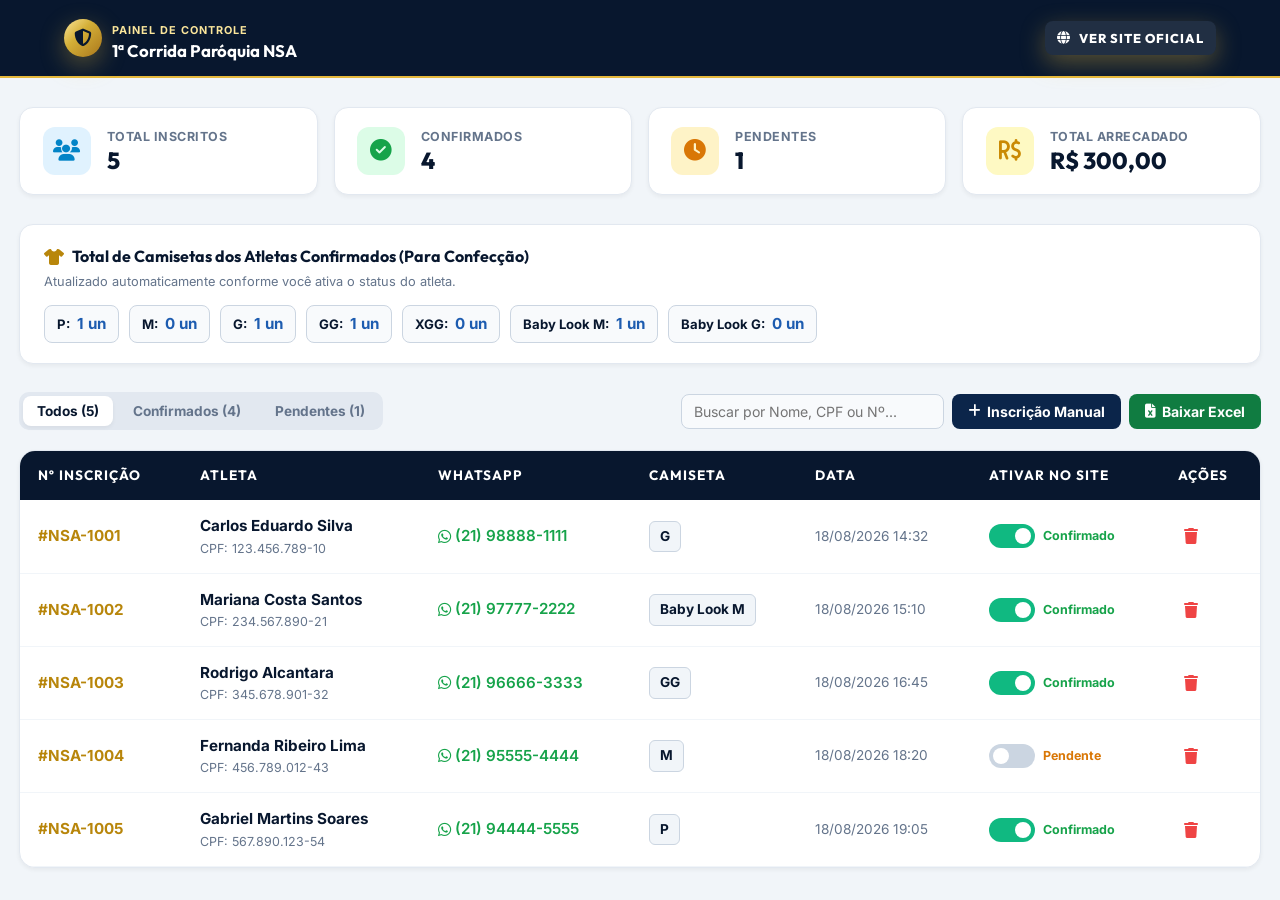
==== commit 8bfa70dc: "Fix: Mobile header and hero alignment, and direct organizer panel" ====
--- a/admin.html
+++ b/admin.html
@@ -15,45 +15,128 @@
   <link rel="stylesheet" href="css/style.css">
   
   <style>
-    /* Admin specific layout styles */
+    .admin-body {
+      background-color: #f1f5f9;
+      min-height: 100vh;
+    }
+
+    .admin-header {
+      background: #08172e;
+      color: #fff;
+      padding: 1rem 0;
+      border-bottom: 2px solid var(--color-gold);
+    }
+
+    .admin-header .container {
+      display: flex;
+      justify-content: space-between;
+      align-items: center;
+      flex-wrap: wrap;
+      gap: 12px;
+    }
+
     .admin-container {
       max-width: 1280px;
       margin: 0 auto;
-      padding: 2rem 1.5rem;
-    }
-
-    .admin-auth-card {
-      max-width: 420px;
-      margin: 100px auto;
+      padding: 1.8rem 1.2rem;
+    }
+
+    .admin-stats-grid {
+      display: grid;
+      grid-template-columns: repeat(4, 1fr);
+      gap: 1rem;
+      margin-bottom: 1.8rem;
+    }
+
+    .admin-stat-card {
       background: #fff;
-      border-radius: 20px;
-      padding: 2.5rem;
-      text-align: center;
-      box-shadow: var(--shadow-lg);
-      border: 1px solid var(--color-border);
-    }
-
-    .admin-table-wrapper {
-      background: #ffffff;
-      border-radius: 16px;
+      border-radius: 14px;
+      padding: 1.2rem 1.4rem;
       border: 1px solid #e2e8f0;
       box-shadow: var(--shadow-sm);
-      overflow: hidden;
-      margin-top: 1.5rem;
-    }
-
+      display: flex;
+      align-items: center;
+      gap: 1rem;
+    }
+
+    .stat-icon {
+      width: 48px;
+      height: 48px;
+      border-radius: 12px;
+      display: flex;
+      align-items: center;
+      justify-content: center;
+      font-size: 1.35rem;
+      flex-shrink: 0;
+    }
+
+    .stat-icon.total { background: #e0f2fe; color: #0284c7; }
+    .stat-icon.confirmed { background: #dcfce7; color: #16a34a; }
+    .stat-icon.pending { background: #fef3c7; color: #d97706; }
+    .stat-icon.money { background: #fef9c3; color: #ca8a04; }
+
+    .stat-info h4 {
+      font-size: 0.78rem;
+      color: #64748b;
+      text-transform: uppercase;
+      font-weight: 700;
+      letter-spacing: 0.5px;
+    }
+
+    .stat-info p {
+      font-family: var(--font-heading);
+      font-size: 1.45rem;
+      font-weight: 800;
+      color: var(--color-primary-navy);
+      line-height: 1.2;
+    }
+
+    /* Resumo Camisetas */
+    .shirts-summary-card {
+      background: #ffffff;
+      border-radius: 14px;
+      padding: 1.2rem 1.5rem;
+      margin-bottom: 1.8rem;
+      border: 1px solid #e2e8f0;
+      box-shadow: var(--shadow-sm);
+    }
+
+    .shirts-summary-grid {
+      display: flex;
+      gap: 10px;
+      flex-wrap: wrap;
+      margin-top: 0.8rem;
+    }
+
+    .shirt-count-badge {
+      background: #f8fafc;
+      border: 1px solid #cbd5e1;
+      padding: 6px 12px;
+      border-radius: 8px;
+      font-size: 0.82rem;
+      font-weight: 700;
+      color: var(--color-primary-navy);
+    }
+
+    .shirt-count-badge span {
+      color: var(--color-accent-blue);
+      font-size: 0.95rem;
+      margin-left: 4px;
+    }
+
+    /* Ações e Filtros */
     .admin-actions-bar {
       display: flex;
       justify-content: space-between;
       align-items: center;
       flex-wrap: wrap;
       gap: 1rem;
-      margin-bottom: 1.5rem;
+      margin-bottom: 1.2rem;
     }
 
     .filter-tabs-group {
       display: flex;
-      gap: 8px;
+      gap: 6px;
       background: #e2e8f0;
       padding: 4px;
       border-radius: 10px;
@@ -62,9 +145,9 @@
     .filter-tab {
       border: none;
       background: transparent;
-      padding: 8px 16px;
+      padding: 7px 14px;
       border-radius: 8px;
-      font-size: 0.88rem;
+      font-size: 0.85rem;
       font-weight: 700;
       color: #64748b;
       cursor: pointer;
@@ -81,14 +164,14 @@
       background: #107c41;
       color: #fff;
       border: none;
-      padding: 10px 18px;
+      padding: 9px 16px;
       border-radius: 8px;
       font-weight: 700;
-      font-size: 0.9rem;
+      font-size: 0.88rem;
       cursor: pointer;
       display: inline-flex;
       align-items: center;
-      gap: 8px;
+      gap: 6px;
       transition: background var(--transition-fast);
     }
 
@@ -100,18 +183,27 @@
       background: #0b254a;
       color: #fff;
       border: none;
-      padding: 10px 18px;
+      padding: 9px 16px;
       border-radius: 8px;
       font-weight: 700;
-      font-size: 0.9rem;
+      font-size: 0.88rem;
       cursor: pointer;
       display: inline-flex;
       align-items: center;
-      gap: 8px;
+      gap: 6px;
     }
 
     .btn-add-manual:hover {
       background: #143d73;
+    }
+
+    .admin-table-wrapper {
+      background: #ffffff;
+      border-radius: 16px;
+      border: 1px solid #e2e8f0;
+      box-shadow: var(--shadow-sm);
+      overflow-x: auto;
+      -webkit-overflow-scrolling: touch;
     }
 
     .btn-delete-row {
@@ -141,13 +233,18 @@
       text-decoration: underline;
     }
 
+    @media (max-width: 992px) {
+      .admin-stats-grid {
+        grid-template-columns: repeat(2, 1fr);
+      }
+    }
+
     @media (max-width: 768px) {
       .admin-container {
         padding: 1.2rem 1rem;
       }
-      .admin-auth-card {
-        margin: 40px 1rem;
-        padding: 1.8rem 1.2rem;
+      .admin-stats-grid {
+        grid-template-columns: 1fr;
       }
       .admin-actions-bar {
         flex-direction: column;
@@ -160,8 +257,8 @@
       .filter-tab {
         flex: 1;
         text-align: center;
-        padding: 8px 6px;
-        font-size: 0.8rem;
+        padding: 8px 4px;
+        font-size: 0.78rem;
       }
       #adminSearchInput {
         width: 100% !important;
@@ -169,176 +266,136 @@
       .btn-add-manual, .btn-action-excel {
         flex: 1;
         justify-content: center;
+        padding: 12px;
       }
     }
   </style>
 </head>
 <body class="admin-body">
 
-  <!-- ==================== TELA DE AUTENTICAÇÃO / LOGIN ==================== -->
-  <div id="adminAuthScreen">
-    <div class="admin-auth-card">
-      <div class="brand-icon" style="margin: 0 auto 1.5rem;">
-        <i class="fa-solid fa-lock"></i>
-      </div>
-      <h2 style="font-family: var(--font-heading); color: var(--color-primary-navy); font-size: 1.5rem; margin-bottom: 0.5rem;">
-        Painel do Organizador
-      </h2>
-      <p style="color: #64748b; font-size: 0.88rem; margin-bottom: 1.5rem;">
-        1ª Corrida da Paróquia de Nossa Senhora Aparecida
-      </p>
-
-      <form onsubmit="handleAdminLogin(event)">
-        <div class="form-group" style="text-align: left;">
-          <label class="form-label" for="admin-password">Senha de Acesso</label>
-          <input type="password" id="admin-password" class="form-input" placeholder="Digite a senha (padrão: nsa2026)" required autofocus>
-        </div>
-        <button type="submit" class="btn-guarantee-spot" style="margin-top: 1rem; font-size: 1rem; padding: 14px;">
-          <i class="fa-solid fa-right-to-bracket"></i> Acessar Painel
+  <!-- Header Admin -->
+  <header class="admin-header">
+    <div class="container">
+      <div style="display: flex; align-items: center; gap: 10px;">
+        <div class="brand-icon" style="width: 38px; height: 38px; font-size: 1.1rem;">
+          <i class="fa-solid fa-shield-halved"></i>
+        </div>
+        <div>
+          <span style="font-size: 0.68rem; text-transform: uppercase; color: var(--color-gold-light); font-weight: 700; letter-spacing: 1px;">Painel de Controle</span>
+          <h1 style="font-family: var(--font-heading); font-size: 1.05rem; color: #fff; line-height: 1.1;">1ª Corrida Paróquia NSA</h1>
+        </div>
+      </div>
+
+      <div style="display: flex; align-items: center; gap: 10px;">
+        <a href="index.html" class="btn-header-cta" style="background: rgba(255,255,255,0.1); color: #fff; font-size: 0.8rem; padding: 7px 12px;">
+          <i class="fa-solid fa-globe"></i> Ver Site Oficial
+        </a>
+      </div>
+    </div>
+  </header>
+
+  <div class="admin-container">
+    
+    <!-- Cards de Métricas em Tempo Real -->
+    <div class="admin-stats-grid">
+      <div class="admin-stat-card">
+        <div class="stat-icon total">
+          <i class="fa-solid fa-users"></i>
+        </div>
+        <div class="stat-info">
+          <h4>Total Inscritos</h4>
+          <p id="statTotal">0</p>
+        </div>
+      </div>
+
+      <div class="admin-stat-card">
+        <div class="stat-icon confirmed">
+          <i class="fa-solid fa-circle-check"></i>
+        </div>
+        <div class="stat-info">
+          <h4>Confirmados</h4>
+          <p id="statConfirmed">0</p>
+        </div>
+      </div>
+
+      <div class="admin-stat-card">
+        <div class="stat-icon pending">
+          <i class="fa-solid fa-clock"></i>
+        </div>
+        <div class="stat-info">
+          <h4>Pendentes</h4>
+          <p id="statPending">0</p>
+        </div>
+      </div>
+
+      <div class="admin-stat-card">
+        <div class="stat-icon money">
+          <i class="fa-solid fa-brazilian-real-sign"></i>
+        </div>
+        <div class="stat-info">
+          <h4>Total Arrecadado</h4>
+          <p id="statRevenue">R$ 0,00</p>
+        </div>
+      </div>
+    </div>
+
+    <!-- Resumo dos Tamanhos de Camiseta (Para a Confecção) -->
+    <div class="shirts-summary-card">
+      <h3 style="font-family: var(--font-heading); font-size: 1rem; color: var(--color-primary-navy); display: flex; align-items: center; gap: 8px;">
+        <i class="fa-solid fa-shirt" style="color: var(--color-gold-dark);"></i>
+        Total de Camisetas dos Atletas Confirmados (Para Confecção)
+      </h3>
+      <p style="font-size: 0.8rem; color: #64748b; margin-top: 2px;">Atualizado automaticamente conforme você ativa o status do atleta.</p>
+
+      <div class="shirts-summary-grid" id="shirtsSummaryGrid">
+        <!-- Preenchido via JS -->
+      </div>
+    </div>
+
+    <!-- Barra de Ações & Filtros -->
+    <div class="admin-actions-bar">
+      <div class="filter-tabs-group">
+        <button class="filter-tab active" onclick="setAdminFilter('all', this)">Todos (<span id="countAll">0</span>)</button>
+        <button class="filter-tab" onclick="setAdminFilter('confirmed', this)">Confirmados (<span id="countConfirmed">0</span>)</button>
+        <button class="filter-tab" onclick="setAdminFilter('pending', this)">Pendentes (<span id="countPending">0</span>)</button>
+      </div>
+
+      <div style="display: flex; gap: 8px; flex-wrap: wrap; width: 100%; max-width: 580px; justify-content: flex-end;">
+        <input type="text" id="adminSearchInput" class="form-input" placeholder="Buscar por Nome, CPF ou Nº..." style="flex: 1; min-width: 200px; padding: 8px 12px; font-size: 0.88rem;" oninput="renderAdminTable()">
+        <button class="btn-add-manual" onclick="openManualModal()">
+          <i class="fa-solid fa-plus"></i> Inscrição Manual
         </button>
-      </form>
-      <a href="index.html" style="display: block; margin-top: 1.2rem; font-size: 0.85rem; color: #64748b;">
-        <i class="fa-solid fa-arrow-left"></i> Voltar para o Site Oficial
-      </a>
+        <button class="btn-action-excel" onclick="exportToExcelCSV()">
+          <i class="fa-solid fa-file-excel"></i> Baixar Excel
+        </button>
+      </div>
     </div>
-  </div>
-
-  <!-- ==================== CONTEÚDO DO PAINEL (APÓS LOGIN) ==================== -->
-  <div id="adminDashboardScreen" style="display: none;">
-    
-    <!-- Header Admin -->
-    <header class="admin-header">
-      <div class="container">
-        <div style="display: flex; align-items: center; gap: 12px;">
-          <div class="brand-icon">
-            <i class="fa-solid fa-shield-halved"></i>
-          </div>
-          <div>
-            <span style="font-size: 0.75rem; text-transform: uppercase; color: var(--color-gold-light); font-weight: 700; letter-spacing: 1px;">Gestão de Inscrições</span>
-            <h1 style="font-family: var(--font-heading); font-size: 1.2rem; color: #fff; line-height: 1;">1ª Corrida Paróquia NSA</h1>
-          </div>
-        </div>
-
-        <div style="display: flex; align-items: center; gap: 12px;">
-          <a href="index.html" class="btn-header-cta" style="background: rgba(255,255,255,0.1); color: #fff; font-size: 0.85rem; padding: 8px 14px;">
-            <i class="fa-solid fa-globe"></i> Ver Site
-          </a>
-          <button onclick="handleAdminLogout()" class="btn-header-cta" style="background: #ef4444; color: #fff; font-size: 0.85rem; padding: 8px 14px; box-shadow: none;">
-            <i class="fa-solid fa-right-from-bracket"></i> Sair
-          </button>
-        </div>
-      </div>
-    </header>
-
-    <div class="admin-container">
-      
-      <!-- Cards de Métricas -->
-      <div class="admin-stats-grid">
-        <div class="admin-stat-card">
-          <div class="stat-icon total">
-            <i class="fa-solid fa-users"></i>
-          </div>
-          <div class="stat-info">
-            <h4>Total Inscritos</h4>
-            <p id="statTotal">0</p>
-          </div>
-        </div>
-
-        <div class="admin-stat-card">
-          <div class="stat-icon confirmed">
-            <i class="fa-solid fa-circle-check"></i>
-          </div>
-          <div class="stat-info">
-            <h4>Confirmados</h4>
-            <p id="statConfirmed">0</p>
-          </div>
-        </div>
-
-        <div class="admin-stat-card">
-          <div class="stat-icon pending">
-            <i class="fa-solid fa-clock"></i>
-          </div>
-          <div class="stat-info">
-            <h4>Pendentes</h4>
-            <p id="statPending">0</p>
-          </div>
-        </div>
-
-        <div class="admin-stat-card">
-          <div class="stat-icon money">
-            <i class="fa-solid fa-brazilian-real-sign"></i>
-          </div>
-          <div class="stat-info">
-            <h4>Total Confirmado</h4>
-            <p id="statRevenue">R$ 0,00</p>
-          </div>
-        </div>
-      </div>
-
-      <!-- Resumo dos Tamanhos de Camiseta (Para a Confecção) -->
-      <div class="shirts-summary-card">
-        <div style="display: flex; justify-content: space-between; align-items: center; flex-wrap: wrap; gap: 10px;">
-          <div>
-            <h3 style="font-family: var(--font-heading); font-size: 1.1rem; color: var(--color-primary-navy); display: flex; align-items: center; gap: 8px;">
-              <i class="fa-solid fa-shirt" style="color: var(--color-gold-dark);"></i>
-              Contagem de Camisetas dos Confirmados (Para Confecção)
-            </h3>
-            <p style="font-size: 0.85rem; color: #64748b;">Totais atualizados automaticamente conforme você confirma o pagamento dos atletas.</p>
-          </div>
-        </div>
-
-        <div class="shirts-summary-grid" id="shirtsSummaryGrid">
-          <!-- Preenchido via JS -->
-        </div>
-      </div>
-
-      <!-- Barra de Ações & Filtros -->
-      <div class="admin-actions-bar">
-        <div class="filter-tabs-group">
-          <button class="filter-tab active" onclick="setAdminFilter('all', this)">Todos (<span id="countAll">0</span>)</button>
-          <button class="filter-tab" onclick="setAdminFilter('confirmed', this)">Confirmados (<span id="countConfirmed">0</span>)</button>
-          <button class="filter-tab" onclick="setAdminFilter('pending', this)">Pendentes (<span id="countPending">0</span>)</button>
-        </div>
-
-        <div style="display: flex; gap: 10px; flex-wrap: wrap;">
-          <input type="text" id="adminSearchInput" class="form-input" placeholder="Buscar atleta, CPF ou Nº..." style="width: 260px; padding: 9px 14px;" oninput="renderAdminTable()">
-          <button class="btn-add-manual" onclick="openManualModal()">
-            <i class="fa-solid fa-plus"></i> Inscrição Manual
-          </button>
-          <button class="btn-action-excel" onclick="exportToExcelCSV()">
-            <i class="fa-solid fa-file-excel"></i> Exportar Excel
-          </button>
-        </div>
-      </div>
-
-      <!-- Tabela Administrativa com Toggles -->
-      <div class="admin-table-wrapper">
-        <div style="overflow-x: auto;">
-          <table class="athletes-table">
-            <thead>
-              <tr>
-                <th>Nº Inscrição</th>
-                <th>Atleta</th>
-                <th>Contato / WhatsApp</th>
-                <th>Camiseta</th>
-                <th>Data Inscrição</th>
-                <th>Ativar / Confirmar</th>
-                <th>Ações</th>
-              </tr>
-            </thead>
-            <tbody id="adminAthletesTableBody">
-              <!-- Preenchido dinamicamente via JS -->
-            </tbody>
-          </table>
-        </div>
-      </div>
-
+
+    <!-- Tabela Administrativa com Toggles -->
+    <div class="admin-table-wrapper">
+      <table class="athletes-table">
+        <thead>
+          <tr>
+            <th>Nº Inscrição</th>
+            <th>Atleta</th>
+            <th>WhatsApp</th>
+            <th>Camiseta</th>
+            <th>Data</th>
+            <th>Ativar no Site</th>
+            <th>Ações</th>
+          </tr>
+        </thead>
+        <tbody id="adminAthletesTableBody">
+          <!-- Preenchido dinamicamente via JS -->
+        </tbody>
+      </table>
     </div>
+
   </div>
 
   <!-- Modal Inscrição Manual -->
   <div class="modal-overlay" id="manualModal">
-    <div class="modal-container" style="max-width: 540px;">
+    <div class="modal-container" style="max-width: 520px;">
       <div class="modal-header">
         <div class="modal-header-title">Adicionar Inscrição Manual</div>
         <button class="btn-close-modal" onclick="closeManualModal()"><i class="fa-solid fa-xmark"></i></button>
@@ -347,7 +404,7 @@
         <form onsubmit="handleManualAthleteSubmit(event)">
           <div class="form-group">
             <label class="form-label">Nome Completo *</label>
-            <input type="text" id="manual-name" class="form-input" required>
+            <input type="text" id="manual-name" class="form-input" required placeholder="Ex: José da Silva">
           </div>
           <div class="form-group-row">
             <div class="form-group">
@@ -361,7 +418,7 @@
           </div>
           <div class="form-group-row">
             <div class="form-group">
-              <label class="form-label">Camiseta *</label>
+              <label class="form-label">Tamanho Camiseta *</label>
               <select id="manual-shirt" class="form-select" required>
                 <option value="P">P</option>
                 <option value="M">M</option>
@@ -382,7 +439,7 @@
           </div>
           <div class="form-nav-buttons">
             <button type="button" class="btn-form-prev" onclick="closeManualModal()">Cancelar</button>
-            <button type="submit" class="btn-form-next">Salvar Atleta</button>
+            <button type="submit" class="btn-form-next">Salvar Inscrição</button>
           </div>
         </form>
       </div>
@@ -392,41 +449,14 @@
   <!-- Toast Notification -->
   <div class="toast-msg" id="toastMsg">Ação concluída com sucesso!</div>
 
-  <!-- Script Admin -->
+  <!-- Script Admin Integrado -->
   <script src="js/app.js"></script>
   <script>
     let currentAdminFilter = 'all';
 
-    // Checa sessão ao carregar
     document.addEventListener('DOMContentLoaded', () => {
-      if (sessionStorage.getItem('NSA_ADMIN_LOGGED') === 'true') {
-        showDashboard();
-      }
+      renderAdminDashboard();
     });
-
-    function handleAdminLogin(e) {
-      e.preventDefault();
-      const pass = document.getElementById('admin-password').value;
-      if (pass === 'nsa2026' || pass === 'admin') {
-        sessionStorage.setItem('NSA_ADMIN_LOGGED', 'true');
-        showDashboard();
-        showToast('Login realizado com sucesso!');
-      } else {
-        alert('Senha incorreta! A senha padrão é: nsa2026');
-      }
-    }
-
-    function handleAdminLogout() {
-      sessionStorage.removeItem('NSA_ADMIN_LOGGED');
-      document.getElementById('adminDashboardScreen').style.display = 'none';
-      document.getElementById('adminAuthScreen').style.display = 'block';
-    }
-
-    function showDashboard() {
-      document.getElementById('adminAuthScreen').style.display = 'none';
-      document.getElementById('adminDashboardScreen').style.display = 'block';
-      renderAdminDashboard();
-    }
 
     function renderAdminDashboard() {
       const athletes = getAthletes();
@@ -514,13 +544,15 @@
             <td><span class="size-pill" style="display: inline-block; padding: 4px 10px;">${a.shirtSize}</span></td>
             <td style="font-size: 0.85rem; color: #64748b;">${a.date || '-'}</td>
             <td>
-              <label class="switch-toggle" title="Ativar ou desativar confirmação de pagamento">
-                <input type="checkbox" ${isChecked ? 'checked' : ''} onchange="toggleAthleteStatus('${a.id}', this.checked)">
-                <span class="slider-round"></span>
-              </label>
-              <span style="font-size: 0.8rem; margin-left: 8px; font-weight: 700; color: ${isChecked ? '#16a34a' : '#d97706'};">
-                ${isChecked ? 'Confirmado' : 'Pendente'}
-              </span>
+              <div style="display: flex; align-items: center; gap: 8px;">
+                <label class="switch-toggle" title="Ativar ou desativar confirmação">
+                  <input type="checkbox" ${isChecked ? 'checked' : ''} onchange="toggleAthleteStatus('${a.id}', this.checked)">
+                  <span class="slider-round"></span>
+                </label>
+                <span style="font-size: 0.78rem; font-weight: 700; color: ${isChecked ? '#16a34a' : '#d97706'};">
+                  ${isChecked ? 'Confirmado' : 'Pendente'}
+                </span>
+              </div>
             </td>
             <td>
               <button class="btn-delete-row" onclick="deleteAthlete('${a.id}')" title="Excluir Inscrição">
@@ -544,12 +576,12 @@
     }
 
     function deleteAthlete(id) {
-      if (confirm(`Tem certeza que deseja remover o atleta ${id}?`)) {
+      if (confirm(`Tem certeza que deseja remover a inscrição ${id}?`)) {
         let athletes = getAthletes();
         athletes = athletes.filter(a => a.id !== id);
         saveAthletes(athletes);
         renderAdminDashboard();
-        showToast('Atleta removido com sucesso.');
+        showToast('Inscrição removida.');
       }
     }
 
--- a/css/style.css
+++ b/css/style.css
@@ -108,23 +108,23 @@
   left: 0;
   width: 100%;
   z-index: 1000;
-  background: rgba(8, 23, 46, 0.96);
+  background: rgba(8, 23, 46, 0.98);
   backdrop-filter: blur(12px);
   -webkit-backdrop-filter: blur(12px);
-  border-bottom: 1px solid rgba(229, 184, 59, 0.2);
+  border-bottom: 1px solid rgba(229, 184, 59, 0.25);
   transition: var(--transition-normal);
 }
 
 .header.scrolled {
-  box-shadow: 0 4px 20px rgba(0, 0, 0, 0.3);
-  background: rgba(6, 18, 36, 0.98);
+  box-shadow: 0 4px 20px rgba(0, 0, 0, 0.35);
+  background: rgba(6, 18, 36, 0.99);
 }
 
 .navbar {
   display: flex;
   align-items: center;
   justify-content: space-between;
-  height: 80px;
+  height: 75px;
 }
 
 .nav-brand {
@@ -132,11 +132,12 @@
   align-items: center;
   gap: 12px;
   color: #fff;
+  text-decoration: none;
 }
 
 .brand-icon {
-  width: 44px;
-  height: 44px;
+  width: 42px;
+  height: 42px;
   display: flex;
   align-items: center;
   justify-content: center;
@@ -145,41 +146,45 @@
   color: var(--color-primary-navy);
   box-shadow: var(--shadow-gold);
   flex-shrink: 0;
-  font-size: 1.3rem;
+  font-size: 1.2rem;
 }
 
 .brand-text {
   display: flex;
   flex-direction: column;
+  justify-content: center;
 }
 
 .brand-sub {
-  font-size: 0.72rem;
+  font-size: 0.7rem;
   text-transform: uppercase;
-  letter-spacing: 1.5px;
+  letter-spacing: 1px;
   color: var(--color-gold-light);
-  font-weight: 600;
+  font-weight: 700;
+  line-height: 1;
+  margin-bottom: 2px;
 }
 
 .brand-title {
   font-family: var(--font-heading);
-  font-size: 1.05rem;
+  font-size: 0.95rem;
   font-weight: 800;
   letter-spacing: 0.5px;
   color: #ffffff;
   text-transform: uppercase;
+  line-height: 1.15;
 }
 
 .nav-menu {
   display: flex;
   align-items: center;
-  gap: 1.6rem;
+  gap: 1.5rem;
 }
 
 .nav-link {
   color: #e2e8f0;
-  font-size: 0.95rem;
-  font-weight: 500;
+  font-size: 0.92rem;
+  font-weight: 600;
   position: relative;
   padding: 6px 0;
 }
@@ -204,10 +209,10 @@
   color: var(--color-primary-navy);
   font-family: var(--font-heading);
   font-weight: 800;
-  font-size: 0.9rem;
+  font-size: 0.88rem;
   letter-spacing: 1px;
   text-transform: uppercase;
-  padding: 10px 22px;
+  padding: 9px 20px;
   border-radius: 8px;
   border: none;
   cursor: pointer;
@@ -216,6 +221,7 @@
   display: inline-flex;
   align-items: center;
   gap: 8px;
+  white-space: nowrap;
 }
 
 .btn-header-cta:hover {
@@ -229,21 +235,23 @@
   background: transparent;
   border: none;
   color: #fff;
-  font-size: 1.7rem;
+  font-size: 1.6rem;
   cursor: pointer;
-  padding: 4px;
+  padding: 6px;
+  display: none;
 }
 
 /* ==========================================================================
-   HERO SECTION (CENTERED & RESPONSIVE)
+   HERO SECTION (FLUID, CENTERED & HARMONIOUS)
    ========================================================================== */
 .hero {
   position: relative;
   background: radial-gradient(circle at center, #153b6d 0%, #08172e 80%);
   color: #fff;
-  padding-top: 130px;
-  padding-bottom: 90px;
+  padding-top: 120px;
+  padding-bottom: 85px;
   overflow: hidden;
+  text-align: center;
 }
 
 .hero-glow-1 {
@@ -272,7 +280,7 @@
   display: flex;
   flex-direction: column;
   align-items: center;
-  text-align: center;
+  justify-content: center;
   max-width: 860px;
   margin: 0 auto;
   position: relative;
@@ -288,22 +296,24 @@
 
 .hero-edition {
   display: flex;
-  align-items: baseline;
+  flex-direction: row;
+  align-items: center;
   justify-content: center;
-  gap: 15px;
-  margin-bottom: 0.5rem;
-  flex-wrap: wrap;
+  gap: 16px;
+  margin-bottom: 0.8rem;
+  text-align: left;
 }
 
 .hero-number {
   font-family: var(--font-heading);
   font-size: 5.5rem;
   font-weight: 900;
-  line-height: 0.9;
+  line-height: 0.85;
   background: var(--color-gold-metallic);
   -webkit-background-clip: text;
   -webkit-text-fill-color: transparent;
   text-shadow: 0 4px 20px rgba(229, 184, 59, 0.3);
+  flex-shrink: 0;
 }
 
 .hero-title-group {
@@ -314,17 +324,17 @@
 
 .hero-title-top {
   font-family: var(--font-heading);
-  font-size: 2rem;
+  font-size: 1.8rem;
   font-weight: 900;
   text-transform: uppercase;
-  letter-spacing: 1px;
+  letter-spacing: 0.5px;
   line-height: 1.1;
   color: #ffffff;
 }
 
 .hero-title-church {
   font-family: var(--font-heading);
-  font-size: 2.2rem;
+  font-size: 2rem;
   font-weight: 900;
   text-transform: uppercase;
   color: var(--color-gold);
@@ -337,9 +347,9 @@
   font-style: italic;
   font-weight: 400;
   color: #cbd5e1;
-  margin-top: 1rem;
-  margin-bottom: 2rem;
+  margin: 1rem auto 1.8rem;
   line-height: 1.4;
+  text-align: center;
   max-width: 600px;
 }
 
@@ -351,7 +361,8 @@
 .hero-cta-box {
   display: inline-flex;
   align-items: center;
-  gap: 1rem;
+  justify-content: center;
+  gap: 1.2rem;
   background: var(--color-gold-metallic);
   padding: 14px 28px;
   border-radius: 12px;
@@ -361,6 +372,7 @@
   box-shadow: var(--shadow-gold);
   transition: transform var(--transition-fast), box-shadow var(--transition-fast);
   cursor: pointer;
+  white-space: nowrap;
 }
 
 .hero-cta-box:hover {
@@ -378,6 +390,7 @@
   font-size: 1.2rem;
   letter-spacing: 1.5px;
   text-transform: uppercase;
+  white-space: nowrap;
 }
 
 .hero-cta-box .cta-divider {
@@ -389,11 +402,12 @@
 .hero-cta-box .cta-price {
   font-size: 1.4rem;
   font-weight: 900;
+  white-space: nowrap;
 }
 
 /* Countdown Timer */
 .countdown-container {
-  margin-top: 2.2rem;
+  margin-top: 2rem;
   background: rgba(255, 255, 255, 0.06);
   border: 1px solid rgba(229, 184, 59, 0.3);
   backdrop-filter: blur(10px);
@@ -1750,8 +1764,8 @@
 .switch-toggle {
   position: relative;
   display: inline-block;
-  width: 48px;
-  height: 26px;
+  width: 46px;
+  height: 24px;
 }
 
 .switch-toggle input {
@@ -1772,8 +1786,8 @@
 .slider-round:before {
   position: absolute;
   content: "";
-  height: 18px;
-  width: 18px;
+  height: 16px;
+  width: 16px;
   left: 4px;
   bottom: 4px;
   background-color: white;
@@ -1790,7 +1804,7 @@
 }
 
 /* ==========================================================================
-   RESPONSIVE MEDIA QUERIES (PERFECT MOBILE OPTIMIZATION)
+   RESPONSIVE MEDIA QUERIES (MOBILE FIXES)
    ========================================================================== */
 @media (max-width: 992px) {
   .info-highlight-grid {
@@ -1820,9 +1834,9 @@
     padding: 0 1.2rem;
   }
 
-  /* Compact Navbar */
+  /* Navbar Mobile - Clean & Non-clipping */
   .navbar {
-    height: 68px;
+    height: 70px;
   }
 
   .brand-icon {
@@ -1836,12 +1850,12 @@
   }
 
   .brand-title {
-    font-size: 0.88rem;
-  }
-
+    font-size: 0.85rem;
+  }
+
+  /* Hide header CTA on mobile to avoid cramped navbar */
   .btn-header-cta {
-    padding: 8px 14px;
-    font-size: 0.8rem;
+    display: none;
   }
 
   .nav-toggle {
@@ -1850,10 +1864,10 @@
 
   .nav-menu {
     position: fixed;
-    top: 68px;
+    top: 70px;
     left: -100%;
     width: 100%;
-    height: calc(100vh - 68px);
+    height: calc(100vh - 70px);
     background: #08172e;
     flex-direction: column;
     padding: 2rem 1.5rem;
@@ -1875,14 +1889,15 @@
     border-bottom: 1px solid rgba(255, 255, 255, 0.08);
   }
 
-  /* Compact Hero */
+  /* Hero Section Mobile */
   .hero {
-    padding-top: 100px;
+    padding-top: 105px;
     padding-bottom: 60px;
   }
 
   .hero-edition {
-    gap: 10px;
+    gap: 12px;
+    margin-bottom: 0.5rem;
   }
 
   .hero-number {
@@ -1890,33 +1905,47 @@
   }
 
   .hero-title-top {
-    font-size: 1.45rem;
+    font-size: 1.25rem;
+    line-height: 1.1;
   }
 
   .hero-title-church {
-    font-size: 1.6rem;
+    font-size: 1.35rem;
+    line-height: 1.1;
   }
 
   .hero-slogan {
     font-size: 1.05rem;
-    margin: 0.8rem 0 1.6rem;
+    margin: 0.8rem auto 1.6rem;
   }
 
   .hero-cta-box {
-    width: 100%;
-    max-width: 320px;
     padding: 12px 20px;
+    gap: 12px;
+  }
+
+  .hero-cta-box .runner-icon {
+    font-size: 1.35rem;
   }
 
   .hero-cta-box .cta-action {
-    font-size: 1.05rem;
+    font-size: 1rem;
   }
 
   .hero-cta-box .cta-price {
     font-size: 1.2rem;
   }
 
-  /* Sections Spacing */
+  .countdown-container {
+    margin-top: 1.6rem;
+    padding: 1rem 0.8rem;
+  }
+
+  .countdown-val {
+    font-size: 1.35rem;
+  }
+
+  /* Section Spacing */
   .section-info-highlight,
   .section-included,
   .section-athletes-list,
@@ -1929,7 +1958,7 @@
     font-size: 1.65rem;
   }
 
-  /* Card Highlight */
+  /* Registration Highlight Card */
   .card-registration-highlight {
     padding: 2.2rem 1.4rem;
     border-radius: 18px;
@@ -1948,7 +1977,7 @@
     font-size: 1.05rem;
   }
 
-  /* Kit Grid (2 Columns on mobile) */
+  /* Kit Grid Mobile */
   .kit-grid {
     grid-template-columns: repeat(2, 1fr);
     gap: 0.8rem;
@@ -2067,16 +2096,20 @@
 }
 
 @media (max-width: 480px) {
+  .hero-edition {
+    gap: 10px;
+  }
+
   .hero-number {
     font-size: 3.6rem;
   }
 
   .hero-title-top {
-    font-size: 1.25rem;
+    font-size: 1.1rem;
   }
 
   .hero-title-church {
-    font-size: 1.35rem;
+    font-size: 1.2rem;
   }
 
   .countdown-grid {
